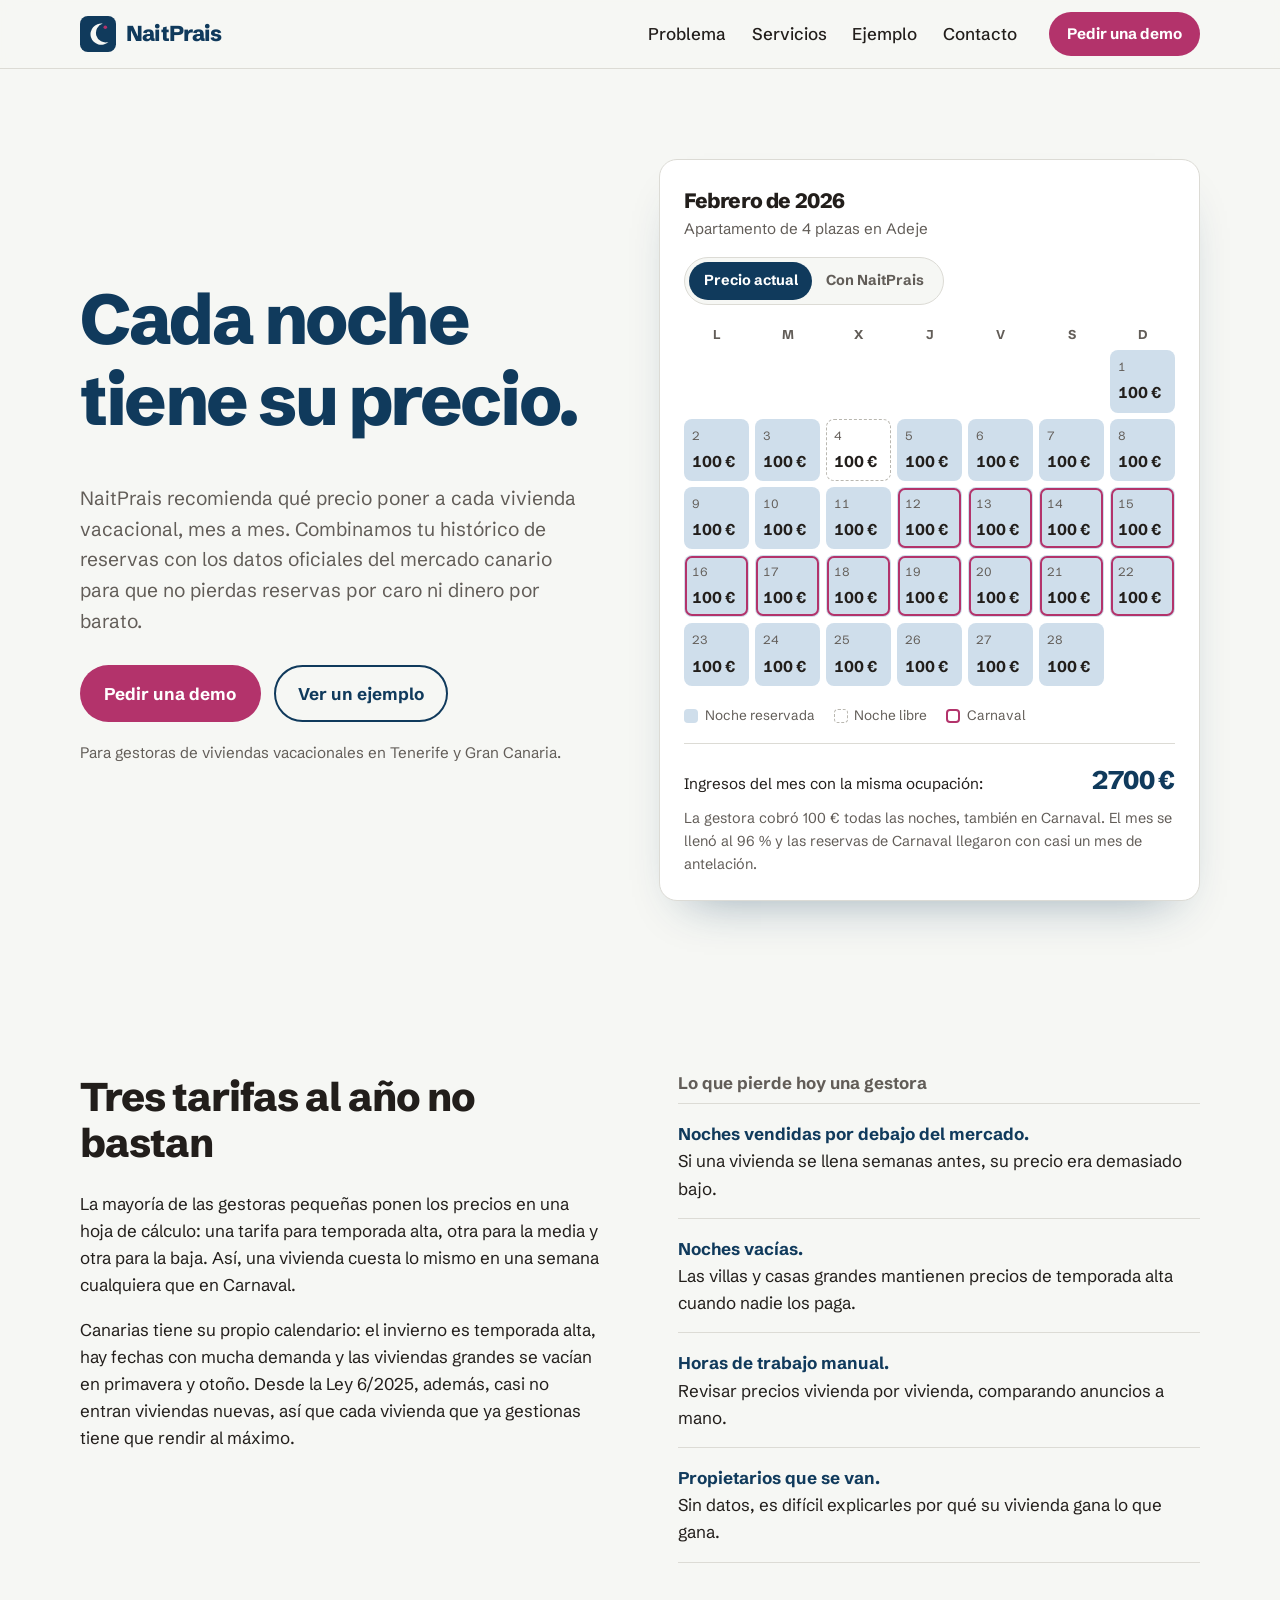
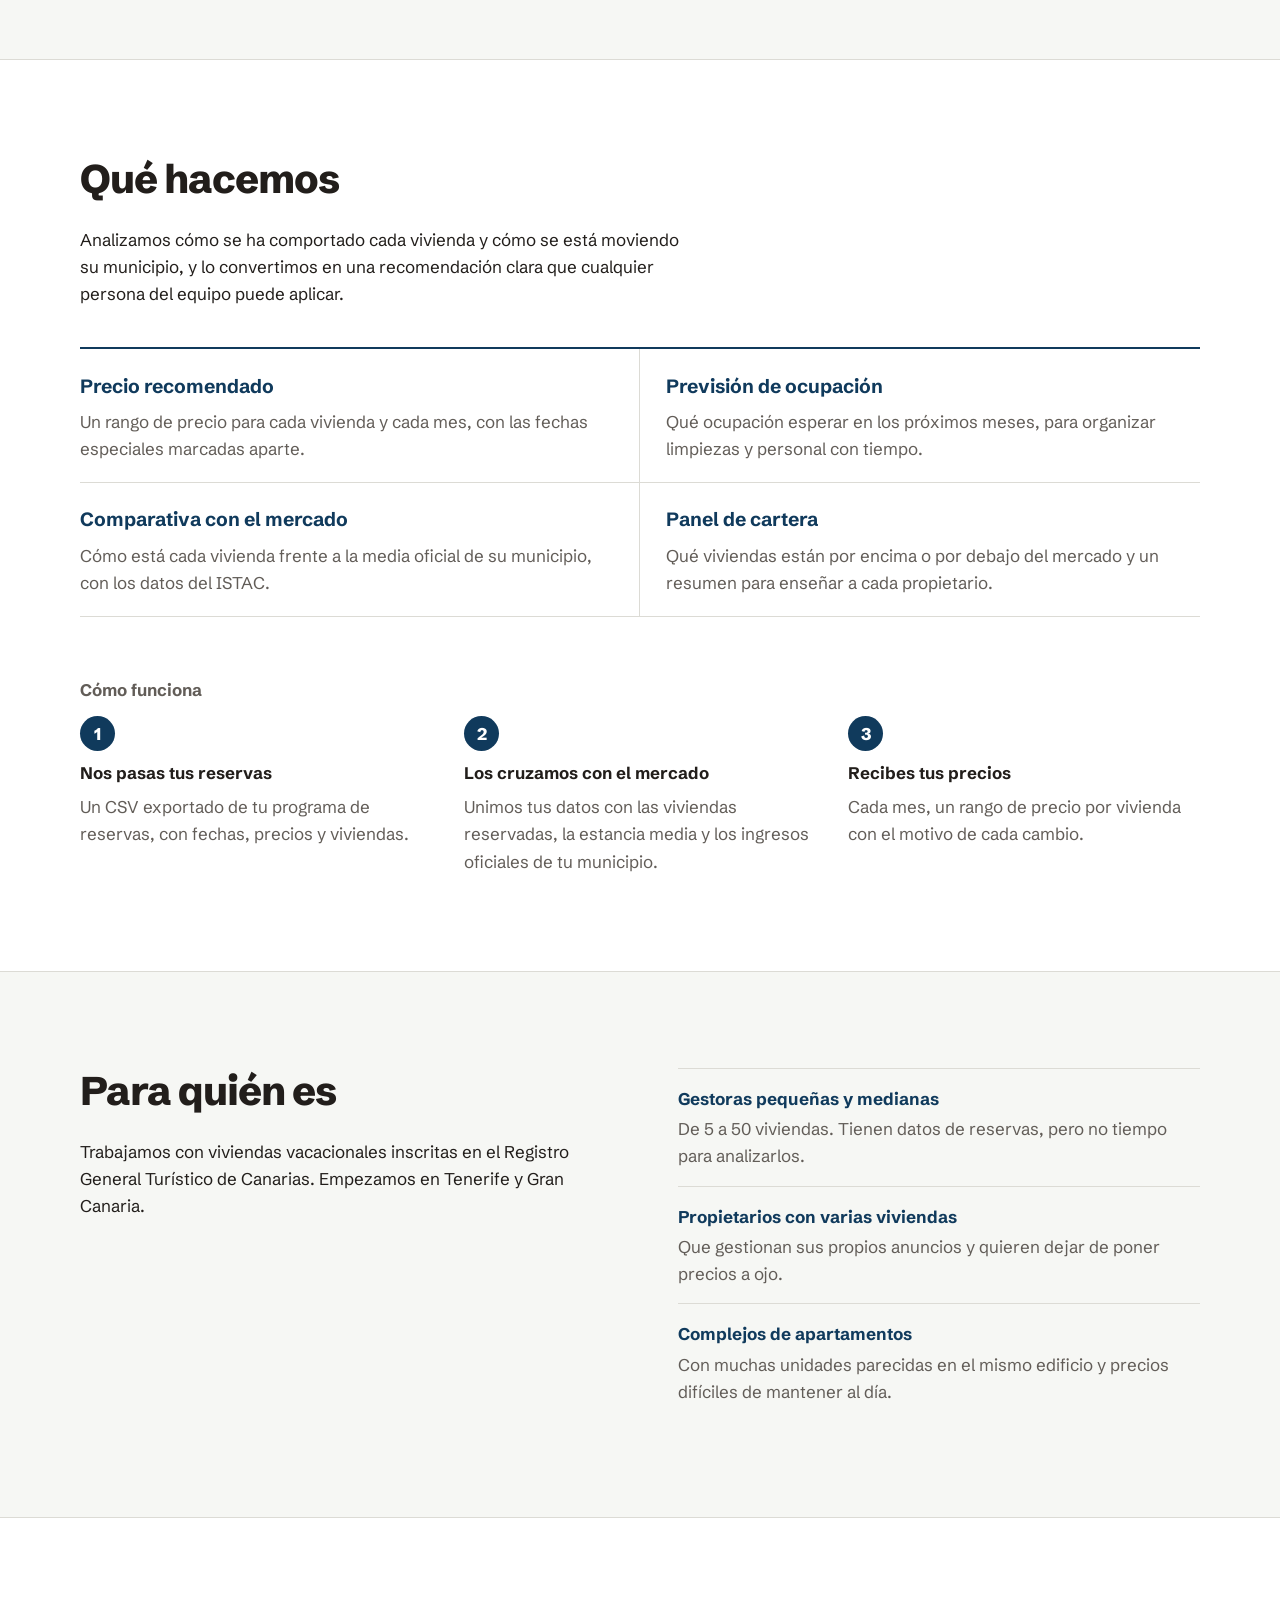
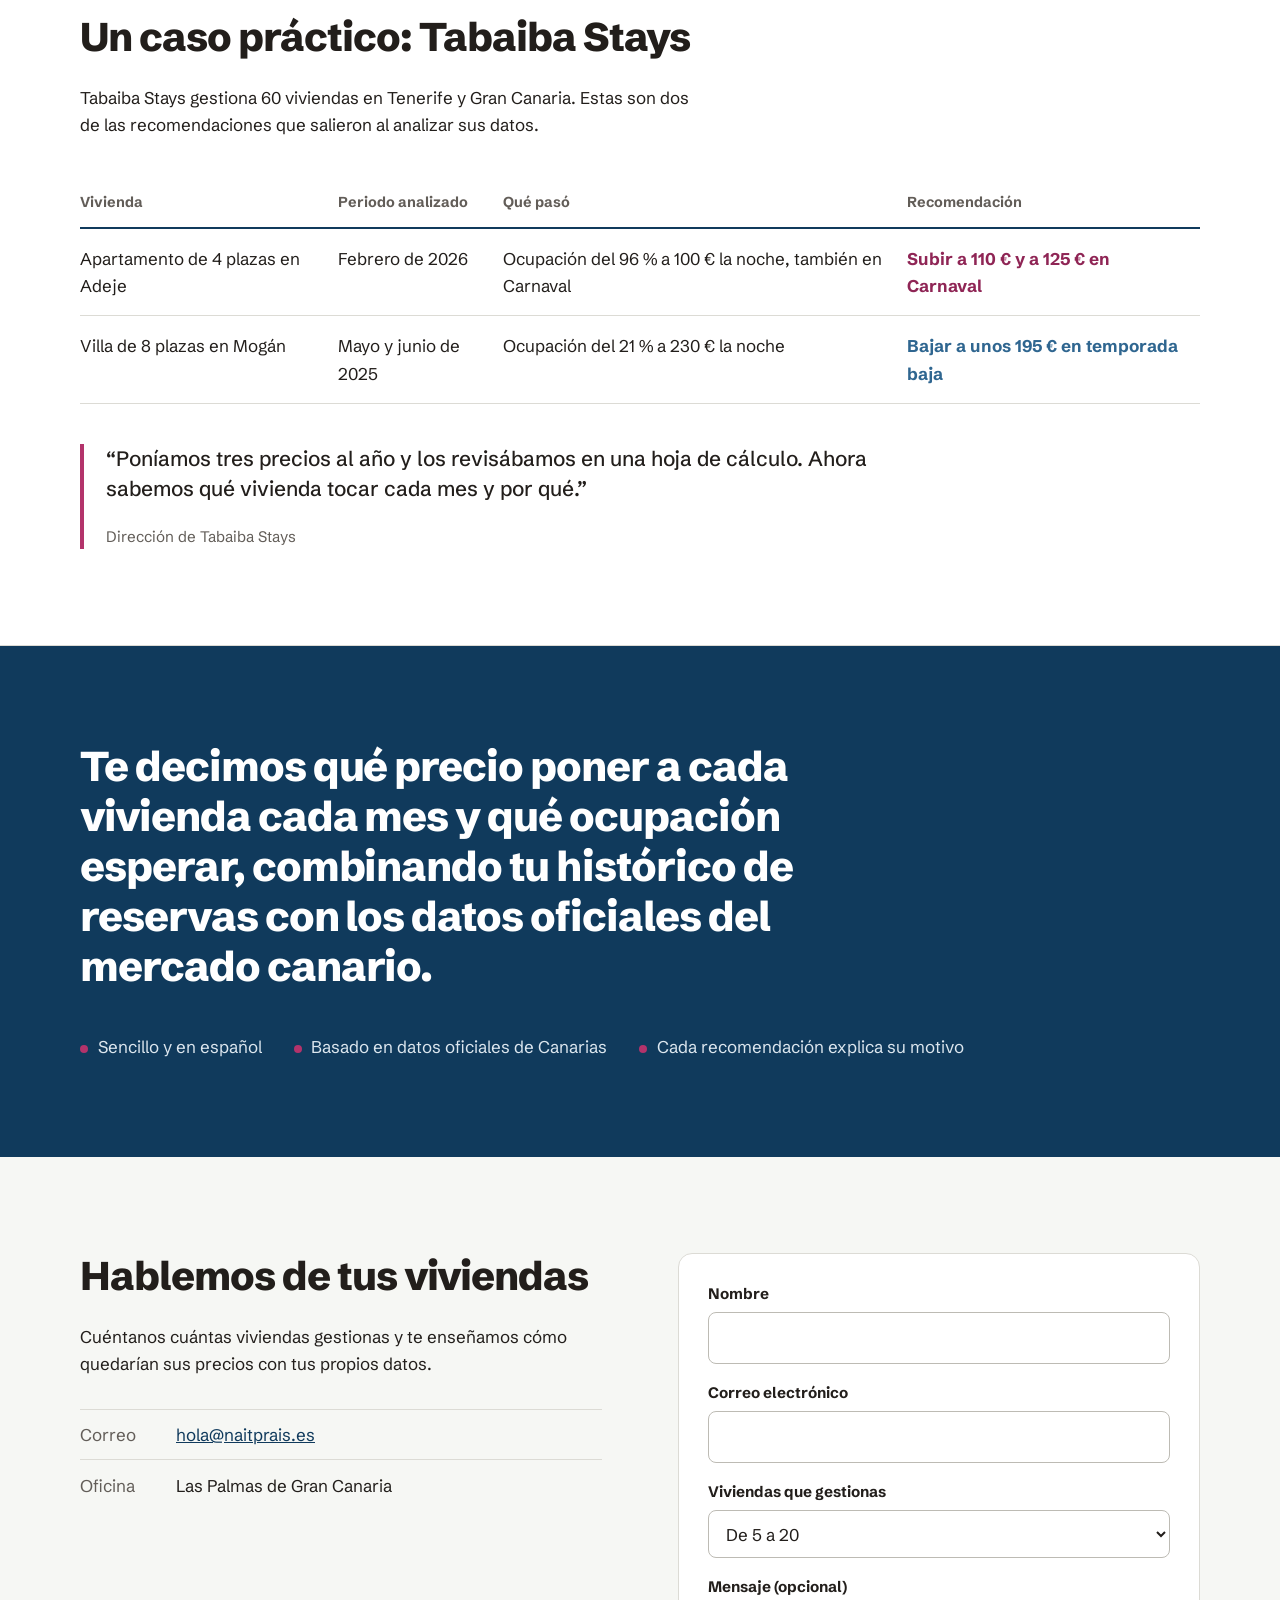
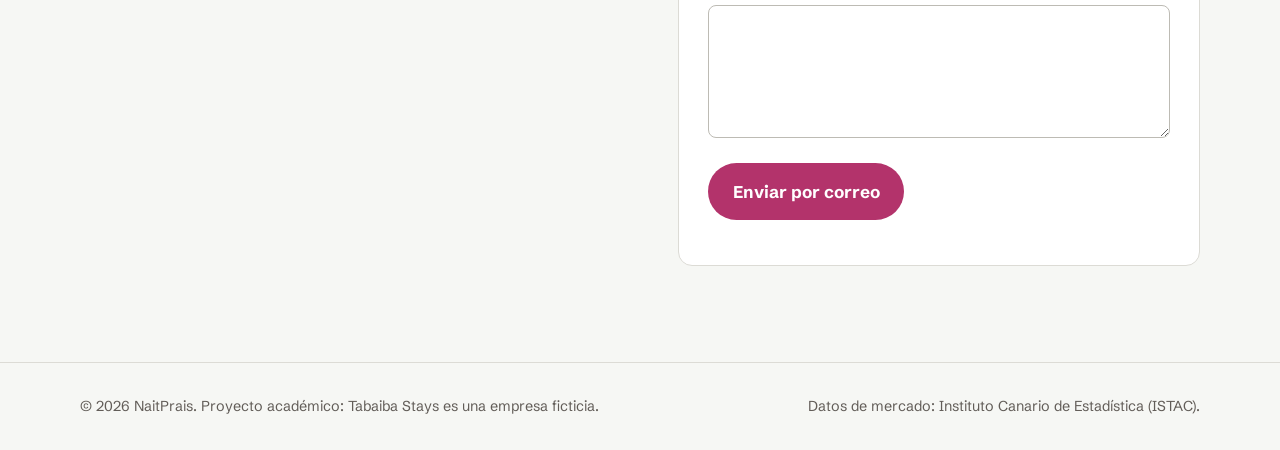
==== web/index.html @ 589e2f9a "Idea, cliente, datos" ====
<!DOCTYPE html>
<html lang="es">
<head>
  <meta charset="UTF-8">
  <meta name="viewport" content="width=device-width, initial-scale=1.0">
  <title>NaitPrais | Precios con datos para viviendas vacacionales en Canarias</title>
  <meta name="description" content="NaitPrais recomienda el precio de cada vivienda vacacional mes a mes, combinando el histórico de reservas con los datos oficiales del ISTAC.">
  <link rel="icon" href="assets/favicon.svg" type="image/svg+xml">
  <link rel="preconnect" href="https://fonts.googleapis.com">
  <link rel="preconnect" href="https://fonts.gstatic.com" crossorigin>
  <link href="https://fonts.googleapis.com/css2?family=Schibsted+Grotesk:wght@400;500;700;800&display=swap" rel="stylesheet">
  <link rel="stylesheet" href="styles.css">
</head>
<body>

  <header class="cabecera">
    <div class="contenedor cabecera__fila">
      <a class="marca" href="#inicio" aria-label="NaitPrais, ir al inicio">
        <img src="assets/logo.svg" alt="" width="36" height="36">
        <span>NaitPrais</span>
      </a>
      <nav class="menu" aria-label="Principal">
        <a href="#problema">Problema</a>
        <a href="#servicios">Servicios</a>
        <a href="#ejemplo">Ejemplo</a>
        <a href="#contacto">Contacto</a>
      </nav>
      <a class="boton boton--principal boton--pequeno" href="#contacto">Pedir una demo</a>
    </div>
  </header>

  <main id="inicio">

    <!-- Portada -->
    <section class="portada">
      <div class="contenedor portada__rejilla">
        <div class="portada__texto">
          <h1>Cada noche tiene su precio.</h1>
          <p class="entradilla">
            NaitPrais recomienda qué precio poner a cada vivienda vacacional, mes a mes.
            Combinamos tu histórico de reservas con los datos oficiales del mercado canario
            para que no pierdas reservas por caro ni dinero por barato.
          </p>
          <div class="acciones">
            <a class="boton boton--principal" href="#contacto">Pedir una demo</a>
            <a class="boton boton--secundario" href="#ejemplo">Ver un ejemplo</a>
          </div>
          <p class="nota">Para gestoras de viviendas vacacionales en Tenerife y Gran Canaria.</p>
        </div>

        <figure class="calendario" aria-labelledby="calendario-titulo">
          <div class="calendario__cabecera">
            <div>
              <p class="calendario__titulo" id="calendario-titulo">Febrero de 2026</p>
              <p class="calendario__sub">Apartamento de 4 plazas en Adeje</p>
            </div>
            <div class="selector" role="group" aria-label="Qué precio mostrar">
              <button type="button" class="selector__opcion" data-modo="actual" aria-pressed="true">Precio actual</button>
              <button type="button" class="selector__opcion" data-modo="naitprais" aria-pressed="false">Con NaitPrais</button>
            </div>
          </div>

          <div class="calendario__semana" aria-hidden="true">
            <span>L</span><span>M</span><span>X</span><span>J</span><span>V</span><span>S</span><span>D</span>
          </div>
          <div class="calendario__dias" id="calendario-dias"></div>

          <figcaption class="calendario__pie">
            <div class="leyenda">
              <span><i class="muestra muestra--ocupada"></i>Noche reservada</span>
              <span><i class="muestra muestra--libre"></i>Noche libre</span>
              <span><i class="muestra muestra--evento"></i>Carnaval</span>
            </div>
            <p class="total">
              Ingresos del mes con la misma ocupación:
              <strong id="calendario-total">2700&nbsp;€</strong>
            </p>
            <p class="calendario__explicacion" id="calendario-explicacion" aria-live="polite">
              La gestora cobró 100&nbsp;€ todas las noches, también en Carnaval.
              El mes se llenó al 96&nbsp;% y las reservas de Carnaval llegaron con casi un mes de antelación.
            </p>
          </figcaption>
        </figure>
      </div>
    </section>

    <!-- Problema -->
    <section class="seccion" id="problema">
      <div class="contenedor dos-columnas">
        <div>
          <h2>Tres tarifas al año no bastan</h2>
          <p>
            La mayoría de las gestoras pequeñas ponen los precios en una hoja de cálculo:
            una tarifa para temporada alta, otra para la media y otra para la baja.
            Así, una vivienda cuesta lo mismo en una semana cualquiera que en Carnaval.
          </p>
          <p>
            Canarias tiene su propio calendario: el invierno es temporada alta, hay fechas
            con mucha demanda y las viviendas grandes se vacían en primavera y otoño.
            Desde la Ley 6/2025, además, casi no entran viviendas nuevas, así que cada
            vivienda que ya gestionas tiene que rendir al máximo.
          </p>
        </div>
        <div>
          <h3 class="subtitulo">Lo que pierde hoy una gestora</h3>
          <ul class="lista-perdidas">
            <li>
              <strong>Noches vendidas por debajo del mercado.</strong>
              Si una vivienda se llena semanas antes, su precio era demasiado bajo.
            </li>
            <li>
              <strong>Noches vacías.</strong>
              Las villas y casas grandes mantienen precios de temporada alta cuando nadie los paga.
            </li>
            <li>
              <strong>Horas de trabajo manual.</strong>
              Revisar precios vivienda por vivienda, comparando anuncios a mano.
            </li>
            <li>
              <strong>Propietarios que se van.</strong>
              Sin datos, es difícil explicarles por qué su vivienda gana lo que gana.
            </li>
          </ul>
        </div>
      </div>
    </section>

    <!-- Qué hacemos y servicios -->
    <section class="seccion seccion--clara" id="servicios">
      <div class="contenedor">
        <div class="encabezado">
          <h2>Qué hacemos</h2>
          <p>
            Analizamos cómo se ha comportado cada vivienda y cómo se está moviendo su municipio,
            y lo convertimos en una recomendación clara que cualquier persona del equipo puede aplicar.
          </p>
        </div>
        <div class="servicios">
          <article class="servicio">
            <h3>Precio recomendado</h3>
            <p>Un rango de precio para cada vivienda y cada mes, con las fechas especiales marcadas aparte.</p>
          </article>
          <article class="servicio">
            <h3>Previsión de ocupación</h3>
            <p>Qué ocupación esperar en los próximos meses, para organizar limpiezas y personal con tiempo.</p>
          </article>
          <article class="servicio">
            <h3>Comparativa con el mercado</h3>
            <p>Cómo está cada vivienda frente a la media oficial de su municipio, con los datos del ISTAC.</p>
          </article>
          <article class="servicio">
            <h3>Panel de cartera</h3>
            <p>Qué viviendas están por encima o por debajo del mercado y un resumen para enseñar a cada propietario.</p>
          </article>
        </div>

        <h3 class="subtitulo subtitulo--espacio">Cómo funciona</h3>
        <ol class="pasos">
          <li>
            <span class="pasos__numero" aria-hidden="true">1</span>
            <h4>Nos pasas tus reservas</h4>
            <p>Un CSV exportado de tu programa de reservas, con fechas, precios y viviendas.</p>
          </li>
          <li>
            <span class="pasos__numero" aria-hidden="true">2</span>
            <h4>Los cruzamos con el mercado</h4>
            <p>Unimos tus datos con las viviendas reservadas, la estancia media y los ingresos oficiales de tu municipio.</p>
          </li>
          <li>
            <span class="pasos__numero" aria-hidden="true">3</span>
            <h4>Recibes tus precios</h4>
            <p>Cada mes, un rango de precio por vivienda con el motivo de cada cambio.</p>
          </li>
        </ol>
      </div>
    </section>

    <!-- Clientes -->
    <section class="seccion" id="clientes">
      <div class="contenedor dos-columnas">
        <div>
          <h2>Para quién es</h2>
          <p>
            Trabajamos con viviendas vacacionales inscritas en el Registro General Turístico de Canarias.
            Empezamos en Tenerife y Gran Canaria.
          </p>
        </div>
        <dl class="clientes">
          <div>
            <dt>Gestoras pequeñas y medianas</dt>
            <dd>De 5 a 50 viviendas. Tienen datos de reservas, pero no tiempo para analizarlos.</dd>
          </div>
          <div>
            <dt>Propietarios con varias viviendas</dt>
            <dd>Que gestionan sus propios anuncios y quieren dejar de poner precios a ojo.</dd>
          </div>
          <div>
            <dt>Complejos de apartamentos</dt>
            <dd>Con muchas unidades parecidas en el mismo edificio y precios difíciles de mantener al día.</dd>
          </div>
        </dl>
      </div>
    </section>

    <!-- Ejemplo de solución -->
    <section class="seccion seccion--clara" id="ejemplo">
      <div class="contenedor">
        <div class="encabezado">
          <h2>Un caso práctico: Tabaiba Stays</h2>
          <p>
            Tabaiba Stays gestiona 60 viviendas en Tenerife y Gran Canaria.
            Estas son dos de las recomendaciones que salieron al analizar sus datos.
          </p>
        </div>

        <div class="tabla-contenedor">
          <table class="tabla">
            <caption class="sr-only">Recomendaciones para dos viviendas de Tabaiba Stays</caption>
            <thead>
              <tr>
                <th scope="col">Vivienda</th>
                <th scope="col">Periodo analizado</th>
                <th scope="col">Qué pasó</th>
                <th scope="col">Recomendación</th>
              </tr>
            </thead>
            <tbody>
              <tr>
                <td>Apartamento de 4 plazas en Adeje</td>
                <td>Febrero de 2026</td>
                <td>Ocupación del 96&nbsp;% a 100&nbsp;€ la noche, también en Carnaval</td>
                <td class="sube">Subir a 110&nbsp;€ y a 125&nbsp;€ en Carnaval</td>
              </tr>
              <tr>
                <td>Villa de 8 plazas en Mogán</td>
                <td>Mayo y junio de 2025</td>
                <td>Ocupación del 21&nbsp;% a 230&nbsp;€ la noche</td>
                <td class="baja">Bajar a unos 195&nbsp;€ en temporada baja</td>
              </tr>
            </tbody>
          </table>
        </div>

        <blockquote class="cita">
          <p>“Poníamos tres precios al año y los revisábamos en una hoja de cálculo. Ahora sabemos qué vivienda tocar cada mes y por qué.”</p>
          <footer>Dirección de Tabaiba Stays</footer>
        </blockquote>
      </div>
    </section>

    <!-- Propuesta de valor -->
    <section class="valor">
      <div class="contenedor">
        <p class="valor__texto">
          Te decimos qué precio poner a cada vivienda cada mes y qué ocupación esperar,
          combinando tu histórico de reservas con los datos oficiales del mercado canario.
        </p>
        <ul class="valor__puntos">
          <li>Sencillo y en español</li>
          <li>Basado en datos oficiales de Canarias</li>
          <li>Cada recomendación explica su motivo</li>
        </ul>
      </div>
    </section>

    <!-- Contacto -->
    <section class="seccion" id="contacto">
      <div class="contenedor dos-columnas">
        <div>
          <h2>Hablemos de tus viviendas</h2>
          <p>
            Cuéntanos cuántas viviendas gestionas y te enseñamos cómo quedarían sus precios
            con tus propios datos.
          </p>
          <ul class="datos-contacto">
            <li><span>Correo</span><a href="mailto:hola@naitprais.es">hola@naitprais.es</a></li>
            <li><span>Oficina</span>Las Palmas de Gran Canaria</li>
          </ul>
        </div>

        <form class="formulario" id="formulario" novalidate>
          <div class="campo">
            <label for="nombre">Nombre</label>
            <input id="nombre" name="nombre" type="text" autocomplete="name" required>
          </div>
          <div class="campo">
            <label for="email">Correo electrónico</label>
            <input id="email" name="email" type="email" autocomplete="email" required>
          </div>
          <div class="campo">
            <label for="viviendas">Viviendas que gestionas</label>
            <select id="viviendas" name="viviendas">
              <option>De 1 a 4</option>
              <option selected>De 5 a 20</option>
              <option>De 21 a 50</option>
              <option>Más de 50</option>
            </select>
          </div>
          <div class="campo">
            <label for="mensaje">Mensaje (opcional)</label>
            <textarea id="mensaje" name="mensaje" rows="4"></textarea>
          </div>
          <button class="boton boton--principal" type="submit">Enviar por correo</button>
          <p class="formulario__estado" id="formulario-estado" role="status"></p>
        </form>
      </div>
    </section>
  </main>

  <footer class="pie">
    <div class="contenedor pie__fila">
      <p>© 2026 NaitPrais. Proyecto académico: Tabaiba Stays es una empresa ficticia.</p>
      <p>Datos de mercado: Instituto Canario de Estadística (ISTAC).</p>
    </div>
  </footer>

  <script src="app.js"></script>
</body>
</html>
---- web/styles.css ----
/* =============================================================
   NaitPrais - estilos
   Colores inspirados en Canarias: cal de las fachadas, picón
   volcánico, el Atlántico de noche y la buganvilla.
   ============================================================= */

:root {
  --cal: #f6f7f4;          /* fondo */
  --blanco: #ffffff;
  --picon: #221e1b;        /* texto */
  --ceniza: #625d58;       /* texto secundario */
  --linea: #dcdbd5;
  --atlantico: #103a5c;    /* color principal */
  --atlantico-medio: #2f6690;
  --bruma: #dde7ef;
  --reservada: #cfdeeb;   /* noches reservadas en el calendario */
  --buganvilla: #b3336b;   /* acento y botones */
  --buganvilla-oscura: #8f2555;

  --fuente: "Schibsted Grotesk", system-ui, -apple-system, "Segoe UI", Roboto, sans-serif;
  --ancho: 1120px;
  --radio: 10px;
}

*,
*::before,
*::after {
  box-sizing: border-box;
}

html {
  scroll-behavior: smooth;
}

body {
  margin: 0;
  background: var(--cal);
  color: var(--picon);
  font-family: var(--fuente);
  font-size: 1.0625rem;
  line-height: 1.6;
  -webkit-font-smoothing: antialiased;
}

img {
  max-width: 100%;
  display: block;
}

a {
  color: var(--atlantico);
}

h1, h2, h3, h4 {
  line-height: 1.15;
  margin: 0 0 0.6em;
}

h1 {
  font-size: clamp(2.6rem, 6vw, 4.4rem);
  font-weight: 800;
  letter-spacing: -0.035em;
  color: var(--atlantico);
}

h2 {
  font-size: clamp(1.8rem, 3.4vw, 2.5rem);
  font-weight: 800;
  letter-spacing: -0.025em;
}

h3 {
  font-size: 1.2rem;
  font-weight: 700;
}

h4 {
  font-size: 1.05rem;
  font-weight: 700;
}

p {
  margin: 0 0 1em;
  max-width: 62ch;
}

:focus-visible {
  outline: 3px solid var(--buganvilla);
  outline-offset: 3px;
  border-radius: 4px;
}

.sr-only {
  position: absolute;
  width: 1px;
  height: 1px;
  overflow: hidden;
  clip: rect(0 0 0 0);
  white-space: nowrap;
}

.contenedor {
  width: min(100% - 2.5rem, var(--ancho));
  margin-inline: auto;
}

/* ---------- Botones ---------- */
.boton {
  display: inline-flex;
  align-items: center;
  justify-content: center;
  padding: 0.8rem 1.4rem;
  border-radius: 999px;
  border: 2px solid transparent;
  font: inherit;
  font-weight: 700;
  text-decoration: none;
  white-space: nowrap;
  cursor: pointer;
  transition: background-color 0.15s ease, color 0.15s ease;
}

.boton--principal {
  background: var(--buganvilla);
  color: var(--blanco);
}

.boton--principal:hover {
  background: var(--buganvilla-oscura);
}

.boton--secundario {
  border-color: var(--atlantico);
  color: var(--atlantico);
}

.boton--secundario:hover {
  background: var(--atlantico);
  color: var(--blanco);
}

.boton--pequeno {
  padding: 0.5rem 1rem;
  font-size: 0.95rem;
}

/* ---------- Cabecera ---------- */
.cabecera {
  position: sticky;
  top: 0;
  z-index: 10;
  background: rgba(246, 247, 244, 0.92);
  backdrop-filter: blur(8px);
  border-bottom: 1px solid var(--linea);
}

.cabecera__fila {
  display: flex;
  align-items: center;
  gap: 2rem;
  min-height: 68px;
}

.marca {
  display: flex;
  align-items: center;
  gap: 0.6rem;
  font-size: 1.35rem;
  font-weight: 800;
  letter-spacing: -0.03em;
  color: var(--atlantico);
  text-decoration: none;
}

.menu {
  display: flex;
  gap: 1.6rem;
  margin-left: auto;
}

.menu a {
  color: var(--picon);
  text-decoration: none;
  font-weight: 500;
}

.menu a:hover {
  color: var(--buganvilla);
}

/* ---------- Portada ---------- */
.portada {
  padding: clamp(3rem, 7vw, 6rem) 0 clamp(3rem, 6vw, 5rem);
}

.portada__rejilla {
  display: grid;
  grid-template-columns: 1fr 1.05fr;
  gap: clamp(2rem, 5vw, 4.5rem);
  align-items: center;
}

.entradilla {
  font-size: 1.2rem;
  color: var(--ceniza);
}

.acciones {
  display: flex;
  flex-wrap: wrap;
  gap: 0.8rem;
  margin: 1.8rem 0 1.2rem;
}

.nota {
  font-size: 0.95rem;
  color: var(--ceniza);
}

/* ---------- Calendario (elemento principal de la portada) ---------- */
.calendario {
  margin: 0;
  padding: 1.5rem;
  background: var(--blanco);
  border: 1px solid var(--linea);
  border-radius: 18px;
  box-shadow: 0 24px 48px -28px rgba(16, 58, 92, 0.45);
}

.calendario__cabecera {
  display: flex;
  flex-wrap: wrap;
  justify-content: space-between;
  align-items: flex-start;
  gap: 1rem;
  margin-bottom: 1.2rem;
}

.calendario__titulo {
  margin: 0;
  font-size: 1.3rem;
  font-weight: 800;
  letter-spacing: -0.02em;
}

.calendario__sub {
  margin: 0;
  color: var(--ceniza);
  font-size: 0.95rem;
}

.selector {
  display: inline-flex;
  padding: 4px;
  background: var(--cal);
  border: 1px solid var(--linea);
  border-radius: 999px;
}

.selector__opcion {
  padding: 0.45rem 0.9rem;
  border: 0;
  border-radius: 999px;
  background: transparent;
  color: var(--ceniza);
  font: inherit;
  font-size: 0.9rem;
  font-weight: 700;
  cursor: pointer;
}

.selector__opcion[aria-pressed="true"] {
  background: var(--atlantico);
  color: var(--blanco);
}

.calendario__semana,
.calendario__dias {
  display: grid;
  grid-template-columns: repeat(7, 1fr);
  gap: 6px;
}

.calendario__semana {
  margin-bottom: 6px;
  font-size: 0.8rem;
  font-weight: 700;
  color: var(--ceniza);
  text-align: center;
}

.dia {
  position: relative;
  min-height: 58px;
  padding: 6px 7px;
  border-radius: 8px;
  background: var(--blanco);
  border: 1px dashed #b9b7b0;
  font-variant-numeric: tabular-nums;
  transition: background-color 0.25s ease;
}

.dia--vacio {
  background: transparent;
  border-color: transparent;
}

.dia__numero {
  display: block;
  font-size: 0.75rem;
  color: var(--ceniza);
}

.dia__precio {
  display: block;
  margin-top: 4px;
  font-size: 0.98rem;
  font-weight: 700;
}

.dia--ocupada {
  background: var(--reservada);
  border: 1px solid transparent;
}

.dia--evento {
  box-shadow: inset 0 0 0 2px var(--buganvilla);
}

.dia--cambio .dia__precio {
  color: var(--buganvilla-oscura);
}

.calendario__pie {
  margin-top: 1.2rem;
}

.leyenda {
  display: flex;
  flex-wrap: wrap;
  gap: 1.2rem;
  font-size: 0.85rem;
  color: var(--ceniza);
}

.leyenda span {
  display: inline-flex;
  align-items: center;
  gap: 0.4rem;
}

.muestra {
  display: inline-block;
  width: 14px;
  height: 14px;
  border-radius: 4px;
}

.muestra--ocupada {
  background: var(--reservada);
}

.muestra--libre {
  background: var(--blanco);
  border: 1px dashed #b9b7b0;
}

.muestra--evento {
  box-shadow: inset 0 0 0 2px var(--buganvilla);
}

.total {
  display: flex;
  flex-wrap: wrap;
  justify-content: space-between;
  align-items: baseline;
  gap: 0.5rem;
  max-width: none;
  margin: 1rem 0 0.4rem;
  padding-top: 1rem;
  border-top: 1px solid var(--linea);
  font-size: 0.95rem;
}

.total strong {
  font-size: 1.6rem;
  font-weight: 800;
  letter-spacing: -0.02em;
  color: var(--atlantico);
  font-variant-numeric: tabular-nums;
}

.calendario__explicacion {
  margin: 0;
  font-size: 0.9rem;
  color: var(--ceniza);
}

/* ---------- Secciones ---------- */
.seccion {
  padding: clamp(3.5rem, 8vw, 6rem) 0;
}

.seccion--clara {
  background: var(--blanco);
  border-block: 1px solid var(--linea);
}

.encabezado {
  margin-bottom: 2.5rem;
}

.dos-columnas {
  display: grid;
  grid-template-columns: 1fr 1fr;
  gap: clamp(2rem, 6vw, 5rem);
}

.subtitulo {
  font-size: 1.05rem;
  color: var(--ceniza);
  font-weight: 700;
}

.subtitulo--espacio {
  margin-top: 4rem;
}

/* Problema */
.lista-perdidas {
  margin: 0;
  padding: 0;
  list-style: none;
}

.lista-perdidas li {
  padding: 1rem 0;
  border-top: 1px solid var(--linea);
}

.lista-perdidas li:last-child {
  border-bottom: 1px solid var(--linea);
}

.lista-perdidas strong {
  display: block;
  color: var(--atlantico);
}

/* Servicios */
.servicios {
  display: grid;
  grid-template-columns: repeat(2, 1fr);
  border-top: 2px solid var(--atlantico);
}

.servicio {
  padding: 1.6rem 1.6rem 1.2rem 0;
  border-bottom: 1px solid var(--linea);
}

.servicio:nth-child(odd) {
  border-right: 1px solid var(--linea);
}

.servicio:nth-child(even) {
  padding-left: 1.6rem;
}

.servicio h3 {
  color: var(--atlantico);
}

.servicio p {
  margin: 0;
  color: var(--ceniza);
}

/* Pasos (sí son una secuencia) */
.pasos {
  display: grid;
  grid-template-columns: repeat(3, 1fr);
  gap: 2rem;
  margin: 1rem 0 0;
  padding: 0;
  list-style: none;
}

.pasos__numero {
  display: inline-grid;
  place-items: center;
  width: 2.2rem;
  height: 2.2rem;
  margin-bottom: 0.8rem;
  border-radius: 50%;
  background: var(--atlantico);
  color: var(--blanco);
  font-weight: 800;
}

.pasos p {
  margin: 0;
  color: var(--ceniza);
}

/* Clientes */
.clientes {
  margin: 0;
}

.clientes div {
  padding: 1rem 0;
  border-top: 1px solid var(--linea);
}

.clientes dt {
  font-weight: 700;
  color: var(--atlantico);
}

.clientes dd {
  margin: 0.2rem 0 0;
  color: var(--ceniza);
}

/* Ejemplo */
.tabla-contenedor {
  overflow-x: auto;
}

.tabla {
  width: 100%;
  min-width: 640px;
  border-collapse: collapse;
  text-align: left;
}

.tabla th {
  padding: 0.8rem 1rem 0.8rem 0;
  border-bottom: 2px solid var(--atlantico);
  font-size: 0.9rem;
  color: var(--ceniza);
}

.tabla td {
  padding: 1rem 1rem 1rem 0;
  border-bottom: 1px solid var(--linea);
  vertical-align: top;
}

.tabla .sube,
.tabla .baja {
  font-weight: 700;
}

.tabla .sube {
  color: var(--buganvilla-oscura);
}

.tabla .baja {
  color: var(--atlantico-medio);
}

.cita {
  margin: 2.5rem 0 0;
  padding-left: 1.4rem;
  border-left: 4px solid var(--buganvilla);
}

.cita p {
  font-size: 1.3rem;
  font-weight: 500;
  line-height: 1.45;
}

.cita footer {
  color: var(--ceniza);
  font-size: 0.95rem;
}

/* Propuesta de valor */
.valor {
  padding: clamp(3.5rem, 8vw, 6rem) 0;
  background: var(--atlantico);
  color: var(--blanco);
}

.valor__texto {
  max-width: 30ch;
  font-size: clamp(1.7rem, 3.6vw, 2.6rem);
  font-weight: 800;
  line-height: 1.2;
  letter-spacing: -0.025em;
}

.valor__puntos {
  display: flex;
  flex-wrap: wrap;
  gap: 0.6rem 2rem;
  margin: 2rem 0 0;
  padding: 0;
  list-style: none;
  color: var(--bruma);
}

.valor__puntos li::before {
  content: "";
  display: inline-block;
  width: 8px;
  height: 8px;
  margin-right: 0.6rem;
  border-radius: 50%;
  background: var(--buganvilla);
  vertical-align: middle;
}

/* Contacto */
.datos-contacto {
  margin: 2rem 0 0;
  padding: 0;
  list-style: none;
}

.datos-contacto li {
  display: grid;
  grid-template-columns: 6rem 1fr;
  padding: 0.7rem 0;
  border-top: 1px solid var(--linea);
}

.datos-contacto span {
  color: var(--ceniza);
}

.formulario {
  padding: 1.8rem;
  background: var(--blanco);
  border: 1px solid var(--linea);
  border-radius: 14px;
}

.campo {
  margin-bottom: 1.1rem;
}

.campo label {
  display: block;
  margin-bottom: 0.35rem;
  font-weight: 700;
  font-size: 0.95rem;
}

.campo input,
.campo select,
.campo textarea {
  width: 100%;
  padding: 0.7rem 0.8rem;
  border: 1px solid #bdbbb4;
  border-radius: 8px;
  background: var(--blanco);
  color: var(--picon);
  font: inherit;
}

.campo input[aria-invalid="true"] {
  border-color: var(--buganvilla);
}

.formulario__estado {
  margin: 1rem 0 0;
  font-size: 0.95rem;
}

.formulario__estado--error {
  color: var(--buganvilla-oscura);
}

/* Pie */
.pie {
  padding: 2rem 0;
  border-top: 1px solid var(--linea);
  font-size: 0.9rem;
  color: var(--ceniza);
}

.pie__fila {
  display: flex;
  flex-wrap: wrap;
  justify-content: space-between;
  gap: 0.5rem 2rem;
}

.pie p {
  margin: 0;
}

/* ---------- Móvil ---------- */
@media (max-width: 860px) {
  .menu {
    display: none;
  }

  .cabecera__fila {
    justify-content: space-between;
  }

  .portada__rejilla,
  .dos-columnas {
    grid-template-columns: 1fr;
  }

  .servicios {
    grid-template-columns: 1fr;
  }

  .servicio:nth-child(odd) {
    border-right: 0;
  }

  .servicio:nth-child(even) {
    padding-left: 0;
  }

  .pasos {
    grid-template-columns: 1fr;
  }
}

@media (max-width: 480px) {
  .calendario {
    padding: 1rem;
  }

  .calendario__semana,
  .calendario__dias {
    gap: 4px;
  }

  .dia {
    min-height: 46px;
    padding: 4px 3px;
  }

  .dia__precio {
    font-size: 0.72rem;
    white-space: nowrap;
  }
}

@media (prefers-reduced-motion: reduce) {
  html {
    scroll-behavior: auto;
  }

  * {
    transition: none !important;
  }
}
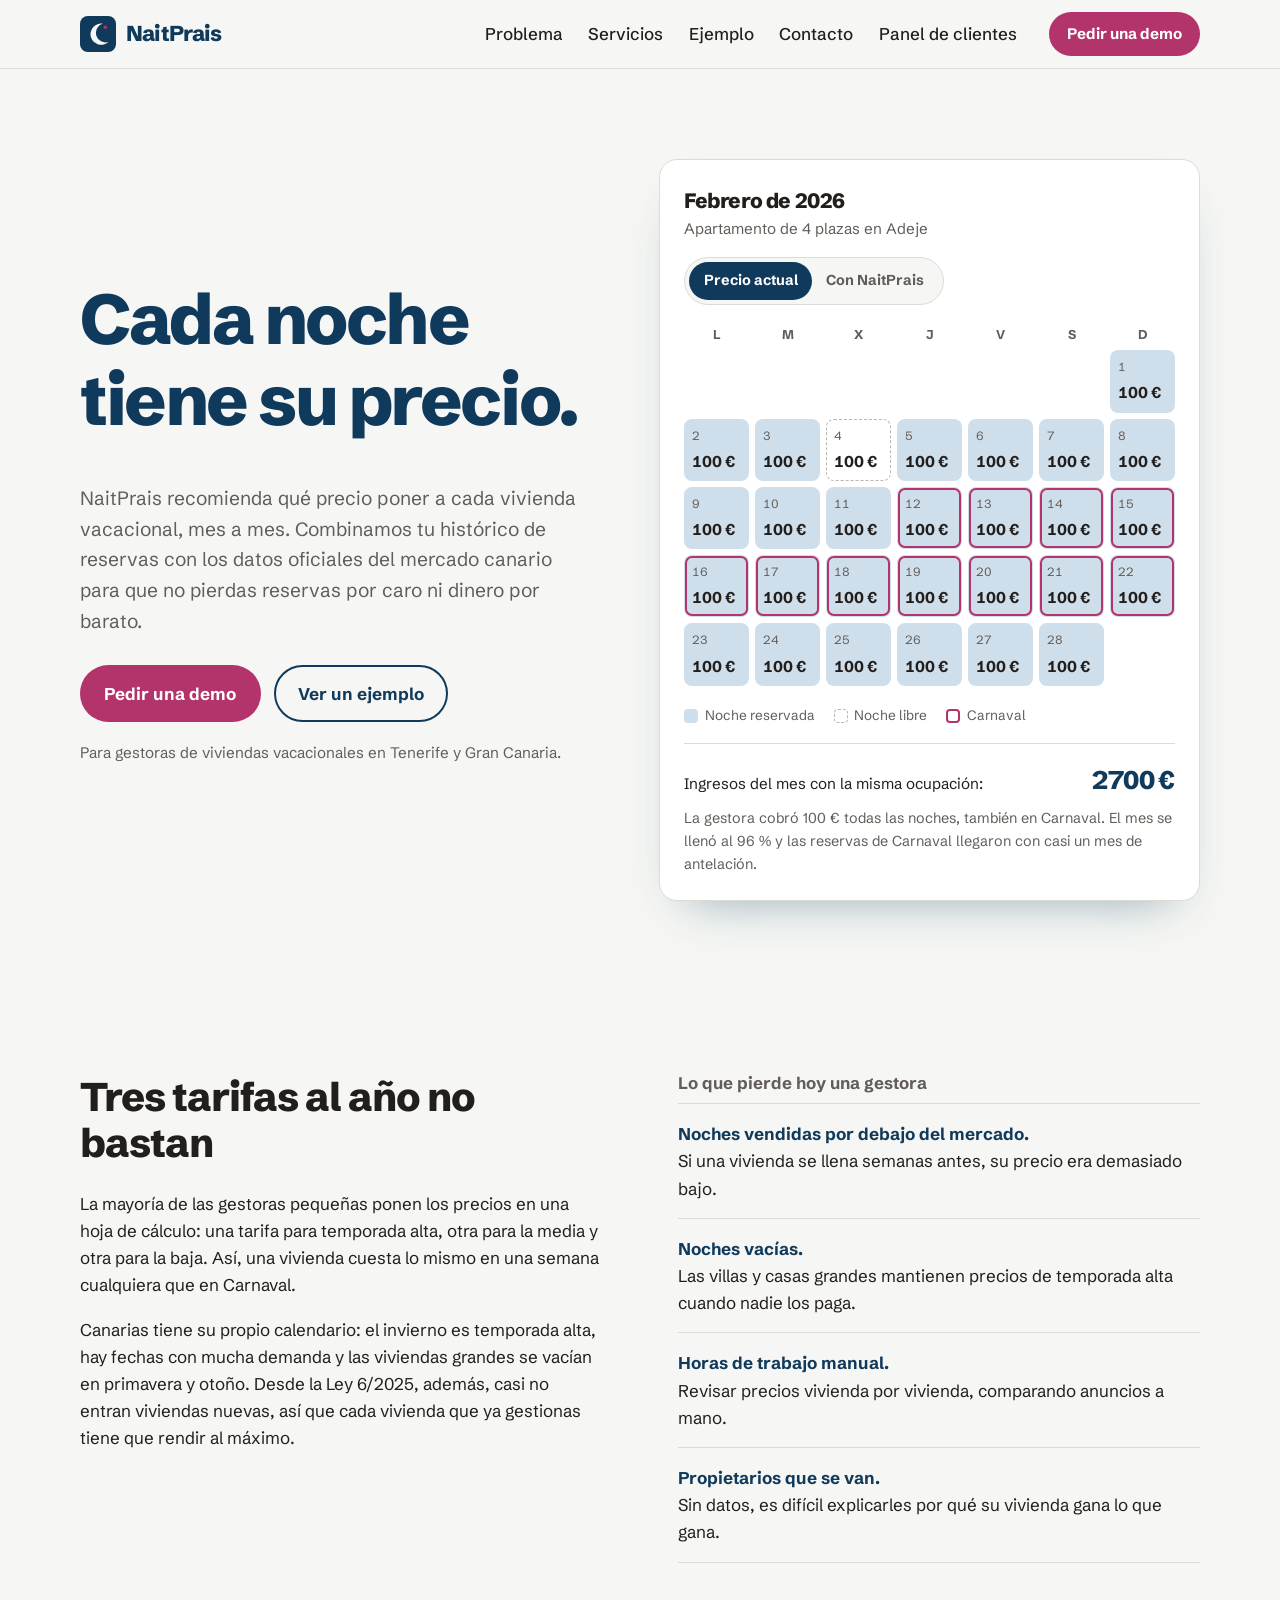
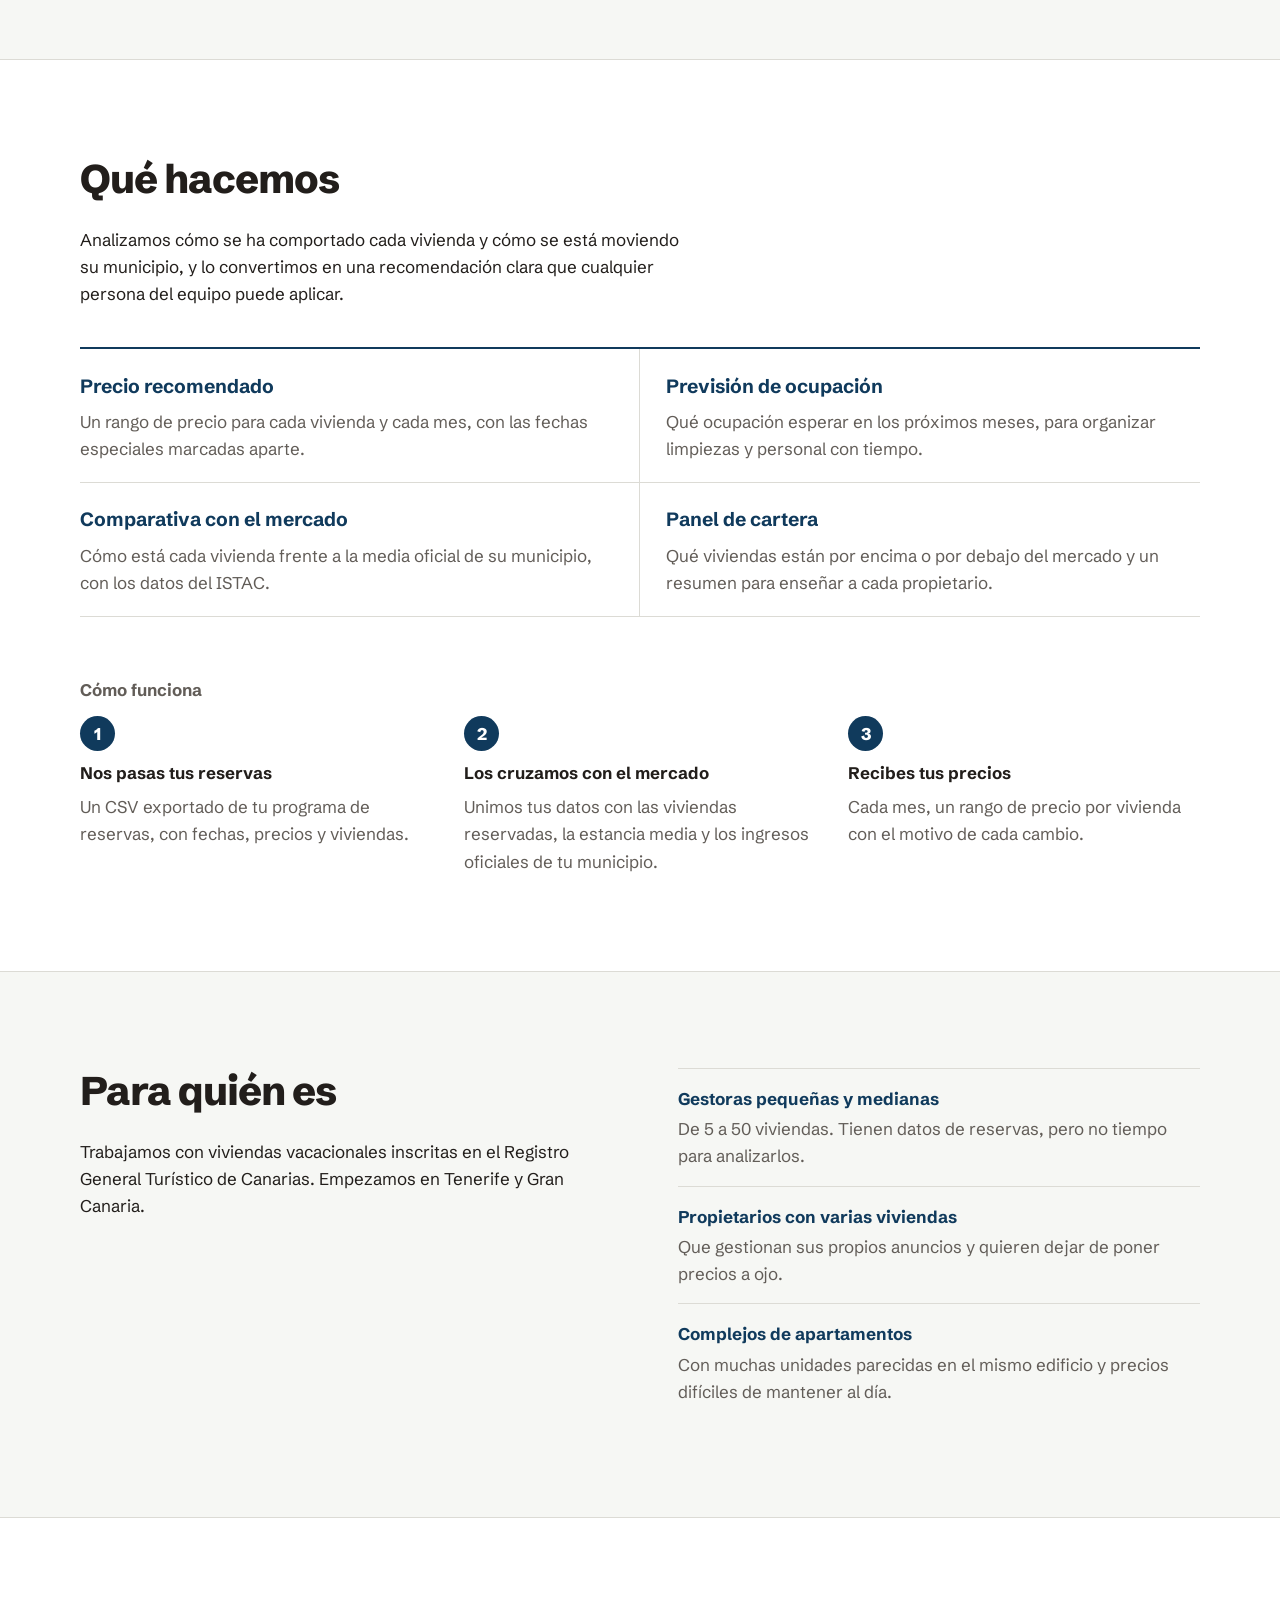
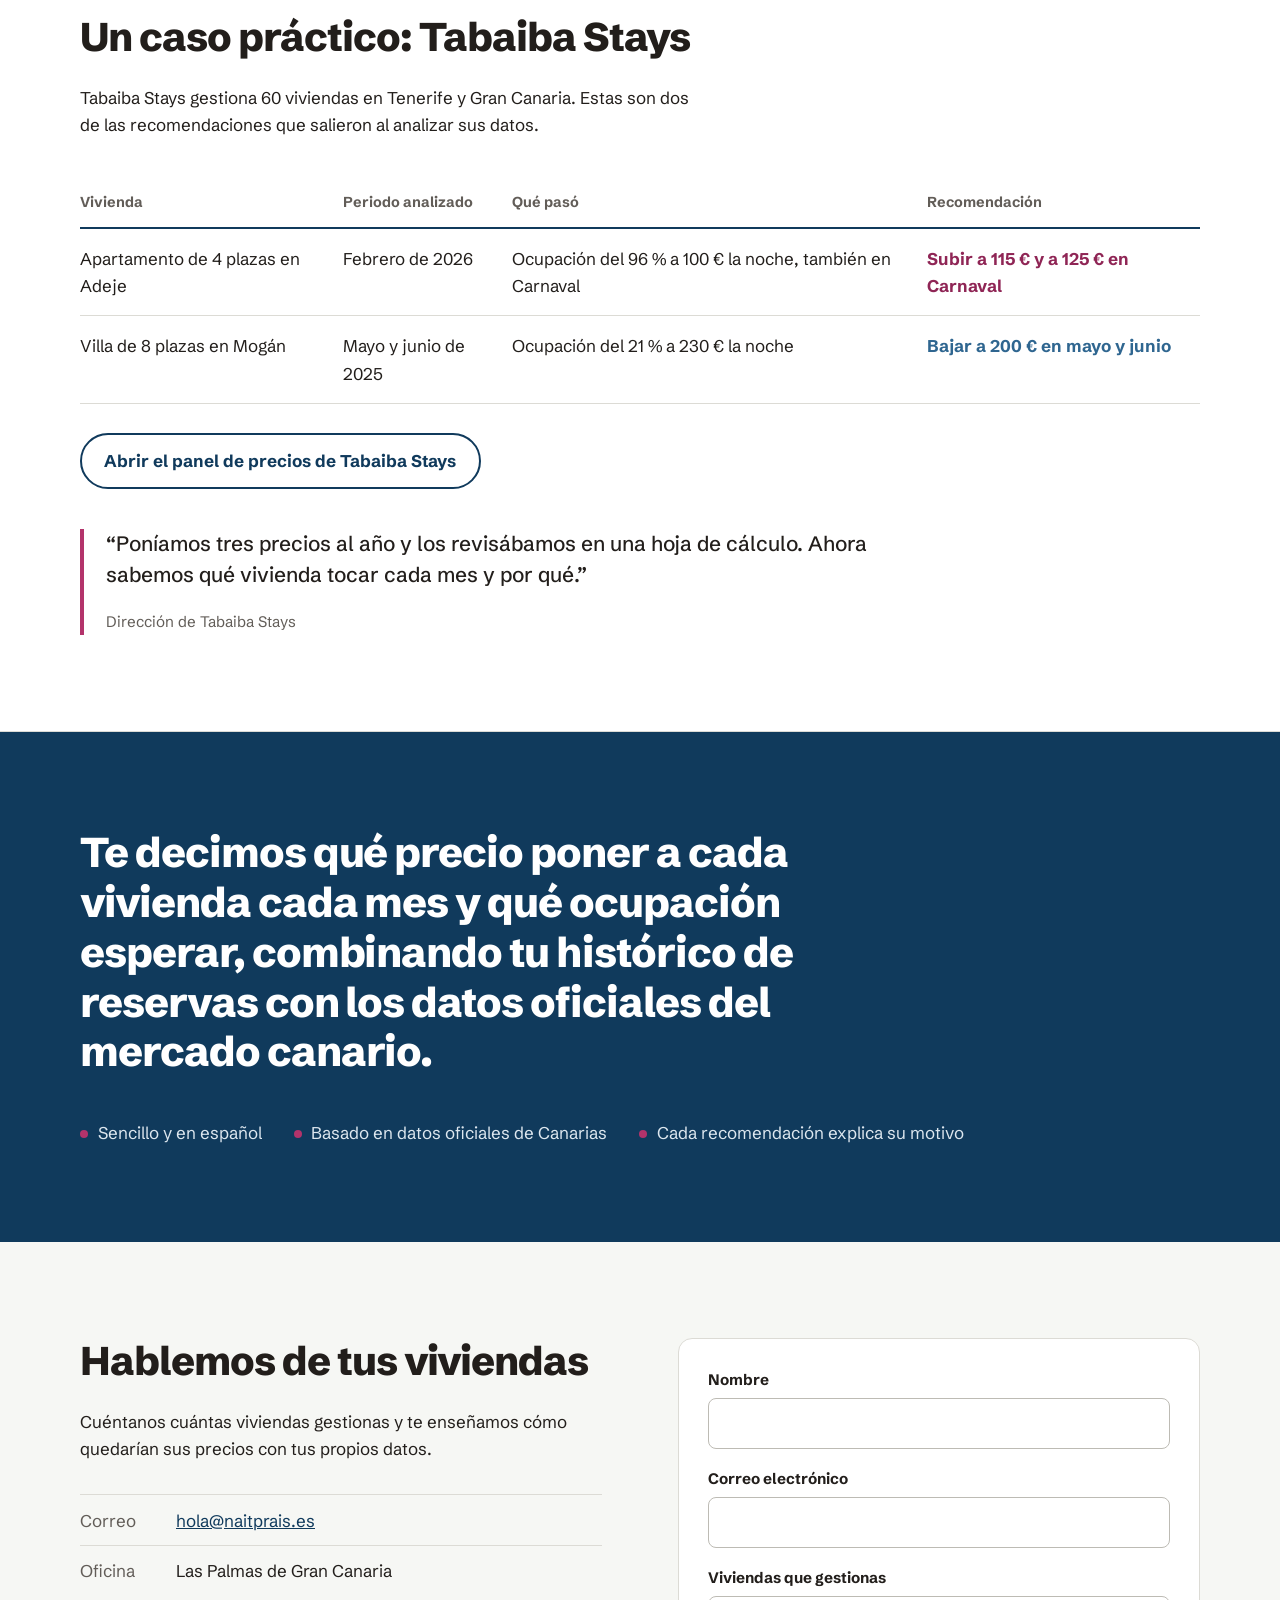
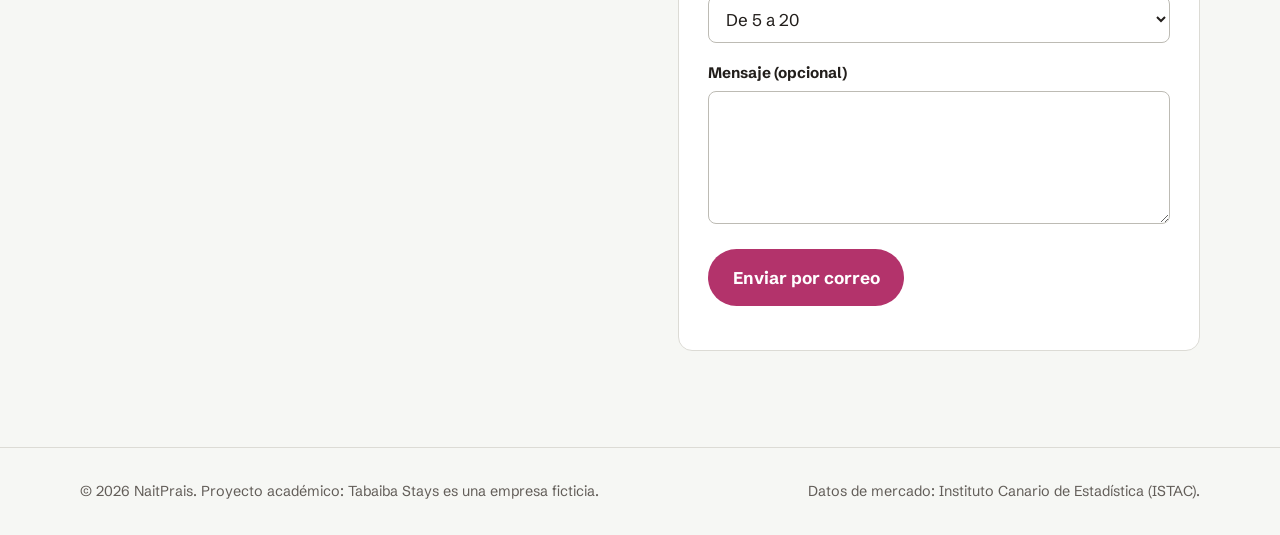
==== commit 8b12a55f: "proptotipo y presentacion" ====
--- a/web/index.html
+++ b/web/index.html
@@ -24,6 +24,7 @@
         <a href="#servicios">Servicios</a>
         <a href="#ejemplo">Ejemplo</a>
         <a href="#contacto">Contacto</a>
+        <a href="panel.html">Panel de clientes</a>
       </nav>
       <a class="boton boton--principal boton--pequeno" href="#contacto">Pedir una demo</a>
     </div>
@@ -229,17 +230,21 @@
                 <td>Apartamento de 4 plazas en Adeje</td>
                 <td>Febrero de 2026</td>
                 <td>Ocupación del 96&nbsp;% a 100&nbsp;€ la noche, también en Carnaval</td>
-                <td class="sube">Subir a 110&nbsp;€ y a 125&nbsp;€ en Carnaval</td>
+                <td class="sube">Subir a 115&nbsp;€ y a 125&nbsp;€ en Carnaval</td>
               </tr>
               <tr>
                 <td>Villa de 8 plazas en Mogán</td>
                 <td>Mayo y junio de 2025</td>
                 <td>Ocupación del 21&nbsp;% a 230&nbsp;€ la noche</td>
-                <td class="baja">Bajar a unos 195&nbsp;€ en temporada baja</td>
+                <td class="baja">Bajar a 200&nbsp;€ en mayo y junio</td>
               </tr>
             </tbody>
           </table>
         </div>
+
+        <p class="enlace-panel">
+          <a class="boton boton--secundario" href="panel.html">Abrir el panel de precios de Tabaiba Stays</a>
+        </p>
 
         <blockquote class="cita">
           <p>“Poníamos tres precios al año y los revisábamos en una hoja de cálculo. Ahora sabemos qué vivienda tocar cada mes y por qué.”</p>
--- a/web/styles.css
+++ b/web/styles.css
@@ -756,3 +756,522 @@
     transition: none !important;
   }
 }
+
+/* =============================================================
+   Panel de precios (panel.html)
+   ============================================================= */
+.menu a[aria-current="page"] {
+  color: var(--buganvilla);
+  font-weight: 700;
+}
+
+.cliente-activo {
+  font-size: 0.9rem;
+  color: var(--ceniza);
+  white-space: nowrap;
+}
+
+.cliente-activo strong {
+  color: var(--atlantico);
+}
+
+.panel {
+  padding: 2rem 0 4rem;
+}
+
+.panel__intro {
+  display: flex;
+  flex-wrap: wrap;
+  justify-content: space-between;
+  align-items: flex-end;
+  gap: 1.5rem;
+  margin-bottom: 1.5rem;
+}
+
+.panel__titulo {
+  margin: 0;
+  font-size: clamp(2rem, 4vw, 2.8rem);
+}
+
+.panel__sub {
+  margin: 0.3rem 0 0;
+  color: var(--ceniza);
+}
+
+.filtros {
+  display: flex;
+  flex-wrap: wrap;
+  gap: 0.8rem;
+}
+
+.filtros label {
+  display: flex;
+  flex-direction: column;
+  gap: 0.25rem;
+  font-size: 0.85rem;
+  font-weight: 700;
+  color: var(--ceniza);
+}
+
+.filtros select {
+  min-width: 11rem;
+  padding: 0.55rem 0.7rem;
+  border: 1px solid #bdbbb4;
+  border-radius: 8px;
+  background: var(--blanco);
+  color: var(--picon);
+  font: inherit;
+  font-size: 0.95rem;
+}
+
+.aviso-error {
+  padding: 1rem 1.2rem;
+  border-left: 4px solid var(--buganvilla);
+  background: var(--blanco);
+  max-width: none;
+}
+
+/* Cifras del mes */
+.cifras {
+  display: grid;
+  grid-template-columns: repeat(4, 1fr);
+  margin-bottom: 1.2rem;
+  background: var(--blanco);
+  border: 1px solid var(--linea);
+  border-radius: 14px;
+}
+
+.cifra {
+  padding: 1.1rem 1.3rem;
+  border-right: 1px solid var(--linea);
+}
+
+.cifra:last-child {
+  border-right: 0;
+}
+
+.cifra__etiqueta {
+  display: block;
+  font-size: 0.85rem;
+  color: var(--ceniza);
+}
+
+.cifra__valor {
+  display: block;
+  margin-top: 0.2rem;
+  font-size: 1.6rem;
+  font-weight: 800;
+  letter-spacing: -0.02em;
+  font-variant-numeric: tabular-nums;
+  color: var(--atlantico);
+}
+
+.cifra__valor--texto {
+  font-size: 1.05rem;
+  font-weight: 700;
+  line-height: 1.35;
+}
+
+.cifra--destacada .cifra__valor {
+  color: var(--buganvilla-oscura);
+}
+
+.cifra__extra {
+  display: inline-block;
+  font-size: 1rem;
+  font-weight: 700;
+}
+
+.tabla-contenedor--alta {
+  max-height: 560px;
+  overflow: auto;
+  border-top: 1px solid var(--linea);
+}
+
+.tabla-contenedor--alta thead th {
+  position: sticky;
+  top: 0;
+  background: var(--blanco);
+  z-index: 1;
+}
+
+.aviso-evento {
+  margin-bottom: 1.2rem;
+  padding: 0.9rem 1.2rem;
+  border-radius: 10px;
+  background: #f7e6ee;
+  border: 1px solid #e7bfd1;
+  line-height: 1.5;
+}
+
+/* Bloques */
+.panel__columnas {
+  display: grid;
+  grid-template-columns: 1fr 1fr;
+  gap: 1.2rem;
+  margin-bottom: 1.2rem;
+}
+
+.bloque {
+  padding: 1.4rem;
+  margin-bottom: 1.2rem;
+  background: var(--blanco);
+  border: 1px solid var(--linea);
+  border-radius: 14px;
+}
+
+.panel__columnas .bloque {
+  margin-bottom: 0;
+}
+
+.bloque__cabecera {
+  display: flex;
+  flex-wrap: wrap;
+  justify-content: space-between;
+  align-items: flex-start;
+  gap: 1rem;
+}
+
+.bloque__titulo {
+  margin: 0 0 0.3rem;
+  font-size: 1.25rem;
+}
+
+.bloque__nota {
+  margin: 0 0 0.8rem;
+  font-size: 0.9rem;
+  color: var(--ceniza);
+}
+
+.casilla {
+  display: inline-flex;
+  align-items: center;
+  gap: 0.4rem;
+  font-size: 0.95rem;
+}
+
+/* Prioridades (sí es un ranking) */
+.prioridades {
+  margin: 0;
+  padding: 0;
+  list-style: none;
+  counter-reset: prioridad;
+}
+
+.prioridades li {
+  counter-increment: prioridad;
+}
+
+.prioridad {
+  display: grid;
+  grid-template-columns: 2rem 1fr auto;
+  grid-template-areas:
+    "num nombre ganancia"
+    "num accion accion"
+    "num motivo motivo";
+  gap: 0.1rem 0.8rem;
+  width: 100%;
+  padding: 0.8rem 0;
+  border: 0;
+  border-top: 1px solid var(--linea);
+  background: none;
+  font: inherit;
+  text-align: left;
+  color: inherit;
+  cursor: pointer;
+}
+
+.prioridad::before {
+  content: counter(prioridad);
+  grid-area: num;
+  display: grid;
+  place-items: center;
+  width: 1.8rem;
+  height: 1.8rem;
+  border-radius: 50%;
+  background: var(--atlantico);
+  color: var(--blanco);
+  font-weight: 800;
+  font-size: 0.9rem;
+}
+
+.prioridad:hover .prioridad__nombre {
+  color: var(--buganvilla);
+}
+
+.prioridad__nombre {
+  grid-area: nombre;
+  font-weight: 700;
+}
+
+.prioridad__accion {
+  grid-area: accion;
+  font-weight: 700;
+}
+
+.prioridad__accion--subir {
+  color: var(--buganvilla-oscura);
+}
+
+.prioridad__accion--bajar {
+  color: var(--atlantico-medio);
+}
+
+.prioridad__motivo {
+  grid-area: motivo;
+  font-size: 0.88rem;
+  color: var(--ceniza);
+}
+
+.prioridad__ganancia {
+  grid-area: ganancia;
+  font-weight: 700;
+  font-variant-numeric: tabular-nums;
+  white-space: nowrap;
+  color: var(--atlantico);
+}
+
+.prioridades__vacia {
+  padding: 0.8rem 0;
+  color: var(--ceniza);
+}
+
+/* Gráficos */
+.grafico svg {
+  width: 100%;
+  height: auto;
+  display: block;
+}
+
+.grafico__linea {
+  stroke: var(--linea);
+  stroke-width: 1;
+}
+
+.grafico__eje {
+  font-size: 11px;
+  fill: var(--ceniza);
+  font-family: var(--fuente);
+}
+
+.grafico__resaltado {
+  fill: #f7e6ee;
+}
+
+.grafico__zona {
+  cursor: pointer;
+}
+
+.grafico__leyenda {
+  display: flex;
+  flex-wrap: wrap;
+  gap: 1rem;
+  margin-top: 0.3rem;
+  font-size: 0.85rem;
+  color: var(--ceniza);
+}
+
+.grafico__leyenda i {
+  display: inline-block;
+  width: 12px;
+  height: 12px;
+  margin-right: 0.35rem;
+  border-radius: 3px;
+  vertical-align: -1px;
+}
+
+.total-anual {
+  margin: 0.8rem 0 0;
+  max-width: none;
+  font-size: 0.95rem;
+}
+
+/* Tabla del panel */
+.tabla--panel {
+  min-width: 820px;
+  font-size: 0.93rem;
+}
+
+.tabla--panel tbody tr {
+  cursor: pointer;
+}
+
+.tabla--panel tbody tr:hover,
+.fila-activa {
+  background: #eef3f7;
+}
+
+.tabla .num {
+  text-align: right;
+  font-variant-numeric: tabular-nums;
+  white-space: nowrap;
+}
+
+.tabla--panel td {
+  padding: 0.65rem 0.8rem 0.65rem 0;
+  vertical-align: middle;
+}
+
+.tabla--compacta {
+  min-width: 0;
+  max-width: 560px;
+  font-size: 0.93rem;
+}
+
+.tabla--compacta td {
+  padding: 0.5rem 1rem 0.5rem 0;
+}
+
+.etiqueta-evento {
+  display: block;
+  font-size: 0.78rem;
+  font-weight: 500;
+  color: var(--buganvilla-oscura);
+}
+
+.accion {
+  display: inline-block;
+  white-space: nowrap;
+  padding: 0.15rem 0.6rem;
+  border-radius: 999px;
+  font-size: 0.82rem;
+  font-weight: 700;
+}
+
+.accion--subir {
+  background: #f7e6ee;
+  color: var(--buganvilla-oscura);
+}
+
+.accion--bajar {
+  background: var(--bruma);
+  color: var(--atlantico);
+}
+
+.accion--mantener {
+  background: var(--cal);
+  color: var(--ceniza);
+}
+
+/* Detalle y simulador */
+.detalle {
+  border: 2px solid var(--atlantico);
+}
+
+.detalle:focus {
+  outline: none;
+}
+
+.simulador {
+  padding: 1.2rem;
+  border-radius: 12px;
+  background: var(--cal);
+}
+
+.simulador__control {
+  display: flex;
+  flex-direction: column;
+  gap: 0.5rem;
+  margin-bottom: 1rem;
+}
+
+.simulador__control strong {
+  font-size: 1.4rem;
+  color: var(--atlantico);
+}
+
+.simulador__control input[type="range"] {
+  width: 100%;
+  accent-color: var(--buganvilla);
+}
+
+.simulador__resultados {
+  display: grid;
+  grid-template-columns: 1fr 1fr;
+  gap: 0.8rem;
+  margin: 0 0 1rem;
+}
+
+.simulador__resultados dt {
+  font-size: 0.85rem;
+  color: var(--ceniza);
+}
+
+.simulador__resultados dd {
+  margin: 0;
+  font-size: 1.25rem;
+  font-weight: 800;
+  font-variant-numeric: tabular-nums;
+}
+
+.simulador__botones {
+  display: flex;
+  flex-wrap: wrap;
+  gap: 0.6rem;
+  margin-bottom: 0.8rem;
+}
+
+/* Explicación */
+.explicacion summary {
+  font-weight: 700;
+  cursor: pointer;
+  color: var(--atlantico);
+}
+
+.explicacion__texto {
+  margin-top: 1rem;
+}
+
+@media (max-width: 960px) {
+  .cifras {
+    grid-template-columns: 1fr 1fr;
+  }
+
+  .cifra:nth-child(2) {
+    border-right: 0;
+  }
+
+  .cifra:nth-child(-n + 2) {
+    border-bottom: 1px solid var(--linea);
+  }
+
+  .panel__columnas {
+    grid-template-columns: 1fr;
+  }
+}
+
+@media (max-width: 860px) {
+  .pagina-panel .menu {
+    display: flex;
+    margin-left: 0;
+  }
+
+  .cliente-activo {
+    display: none;
+  }
+}
+
+@media (max-width: 520px) {
+  .cifras {
+    grid-template-columns: 1fr;
+  }
+
+  .cifra {
+    border-right: 0;
+    border-bottom: 1px solid var(--linea);
+  }
+
+  .filtros select {
+    min-width: 0;
+    width: 100%;
+  }
+
+  .filtros,
+  .filtros label {
+    width: 100%;
+  }
+}
+
+.enlace-panel {
+  margin: 1.8rem 0 0;
+}
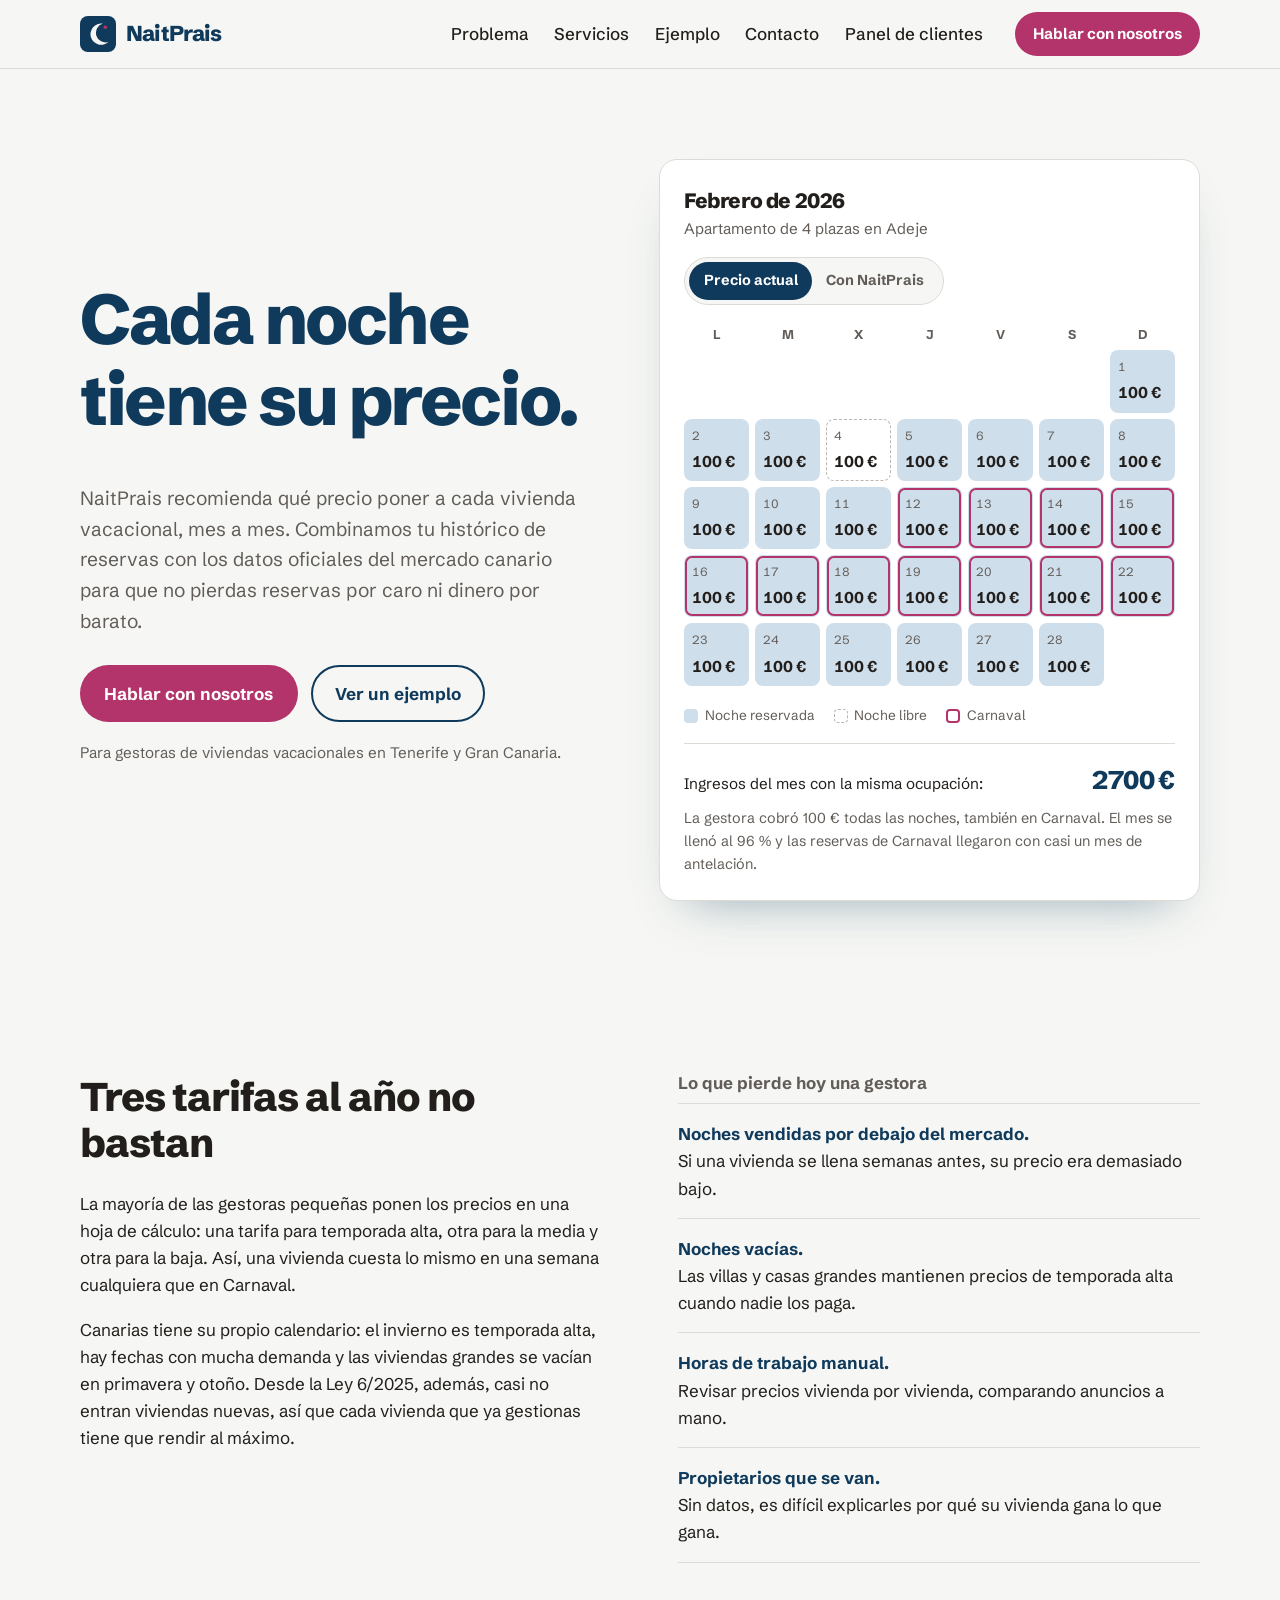
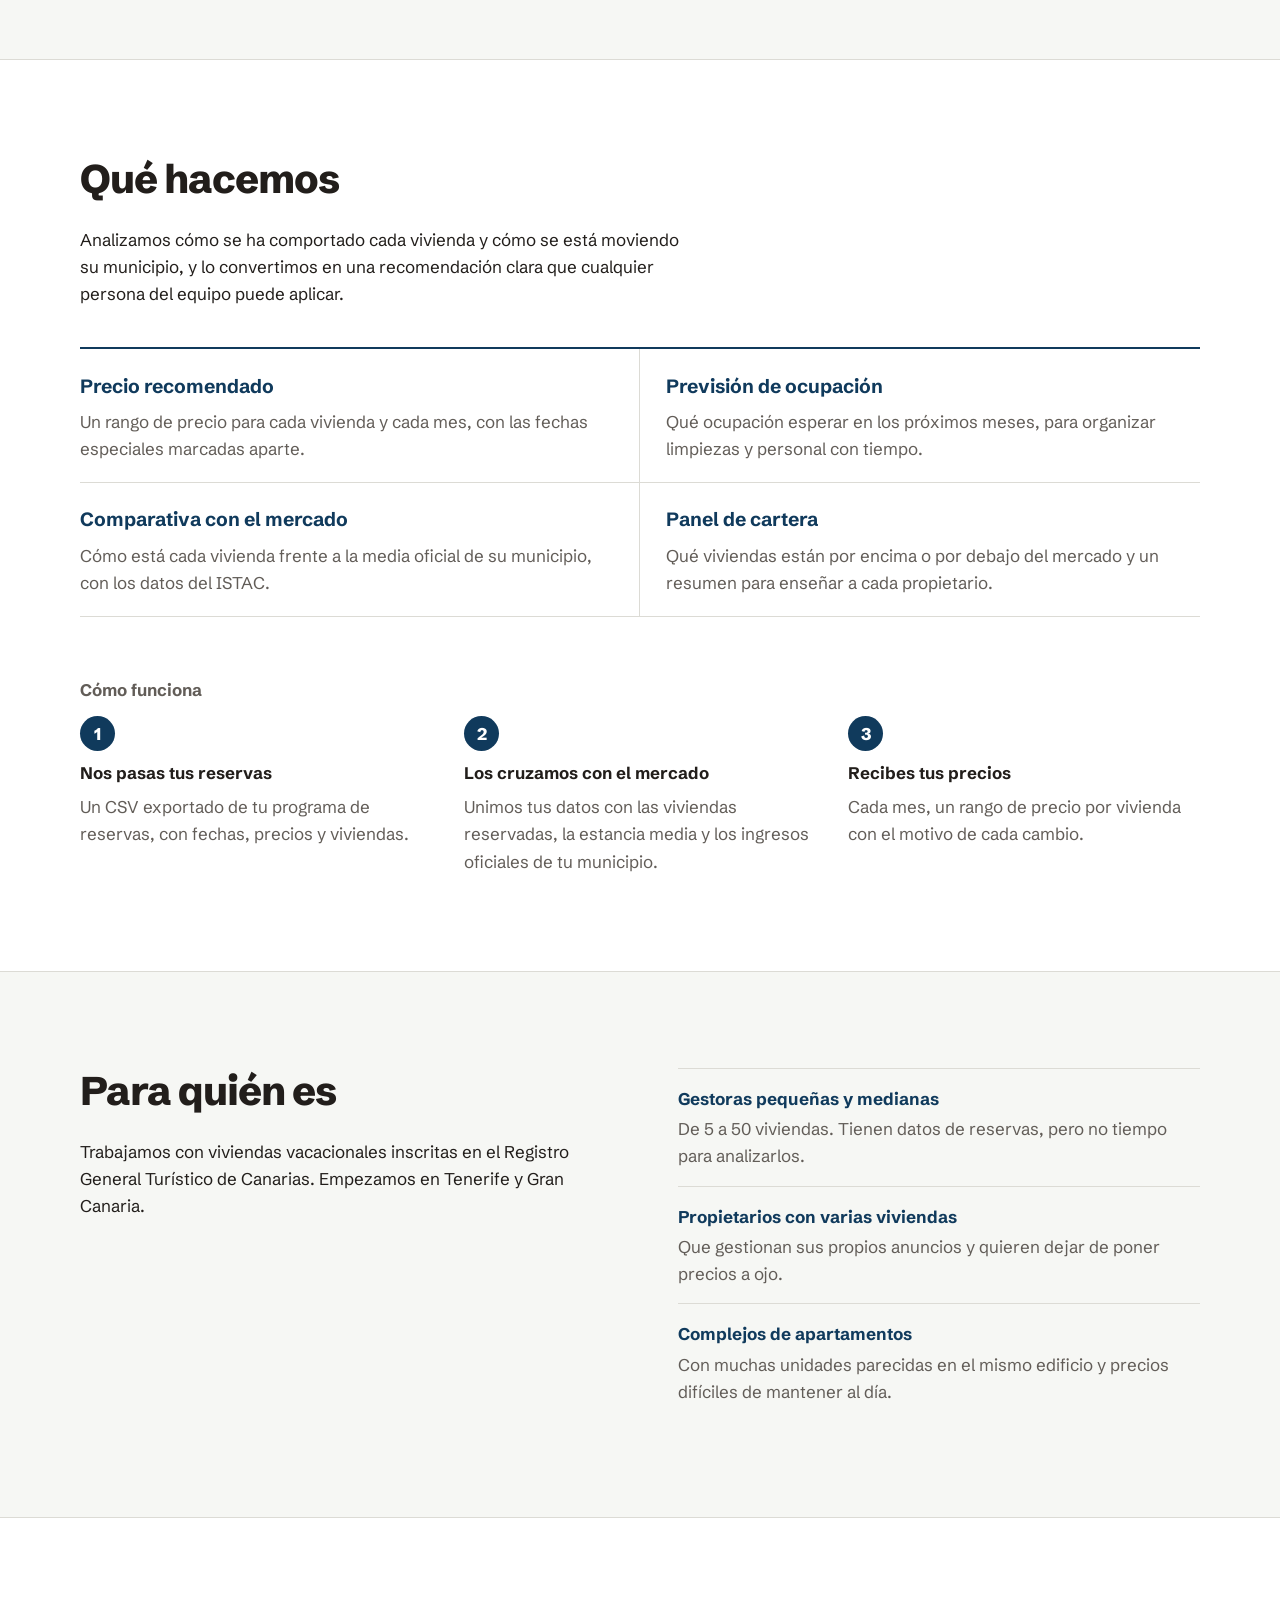
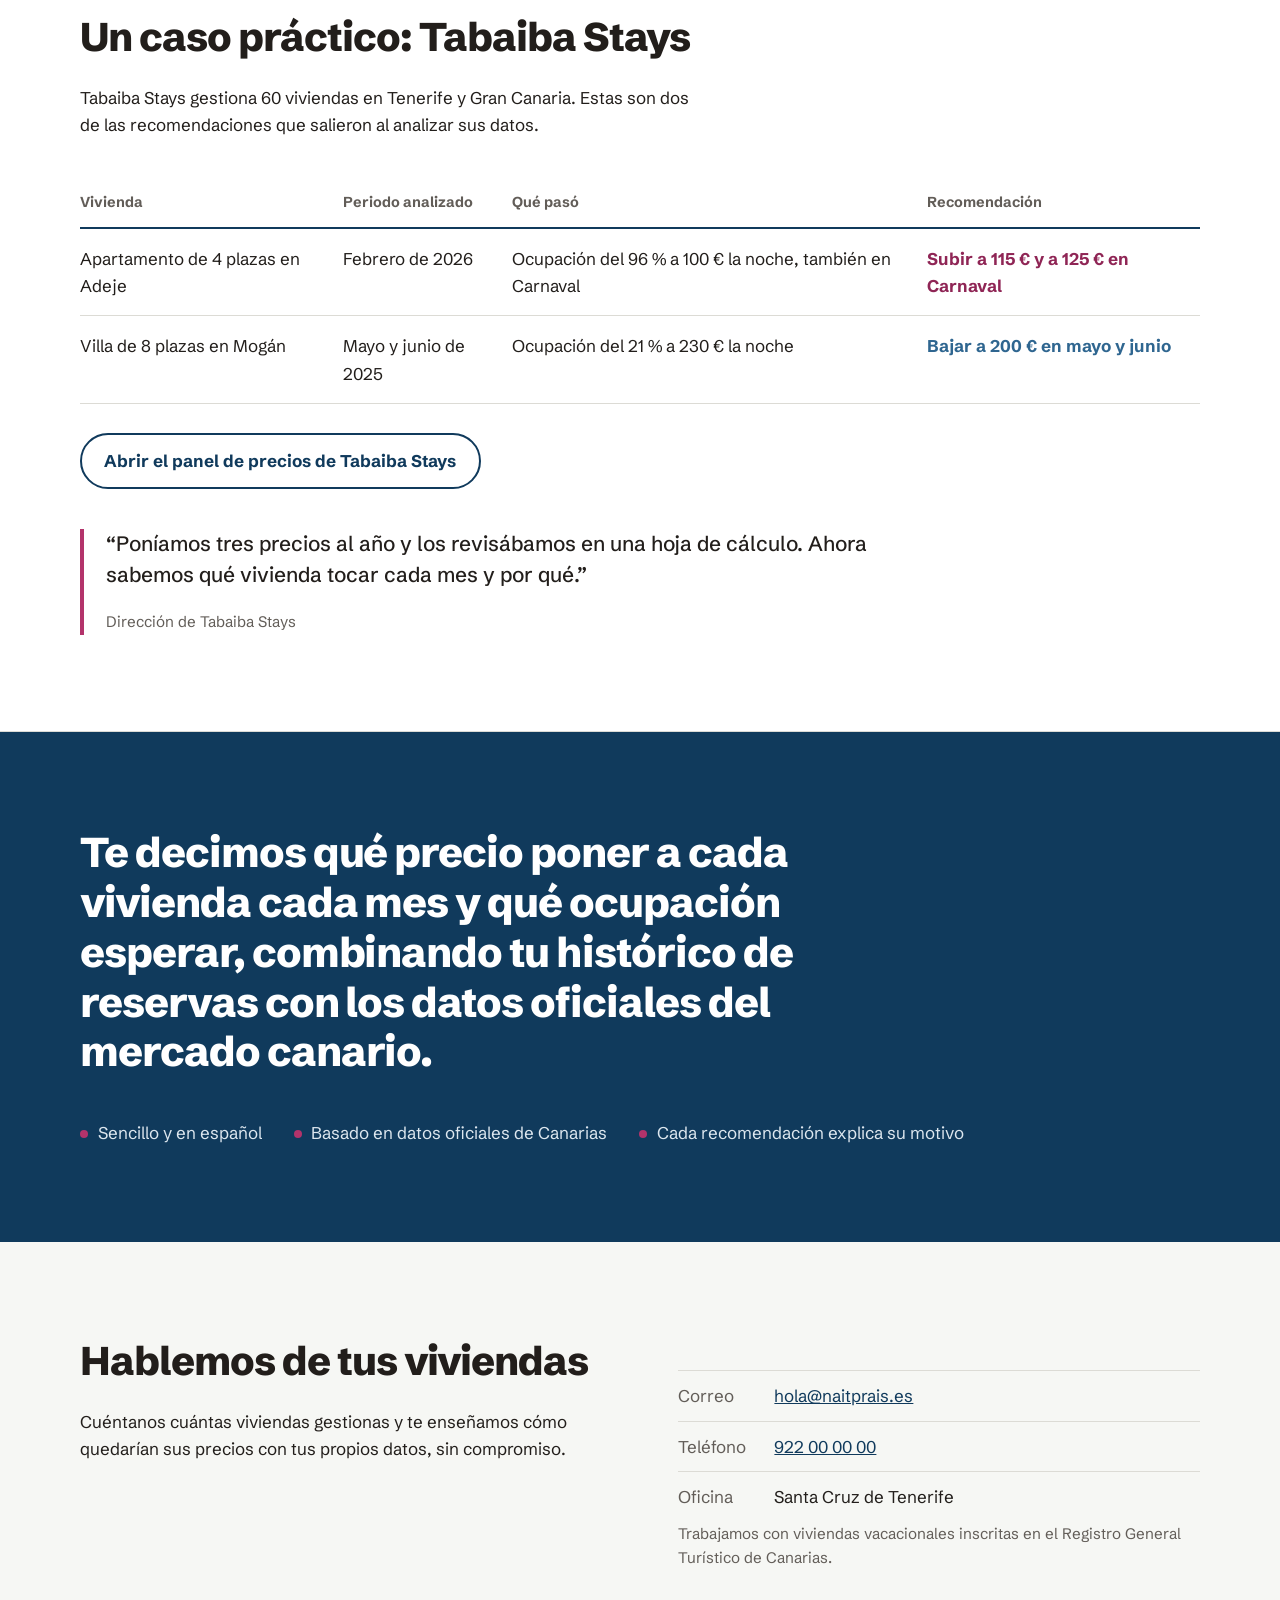
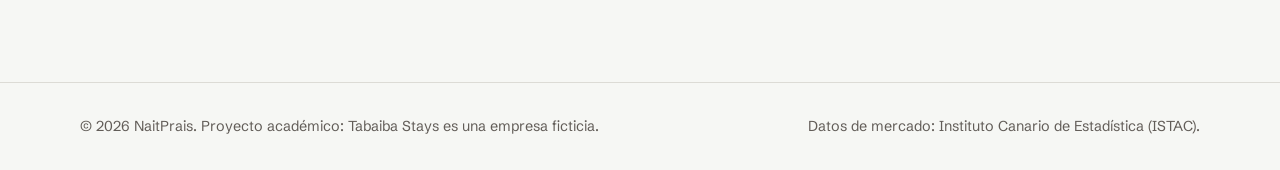
==== commit b7a5242d: "update" ====
--- a/web/index.html
+++ b/web/index.html
@@ -26,7 +26,7 @@
         <a href="#contacto">Contacto</a>
         <a href="panel.html">Panel de clientes</a>
       </nav>
-      <a class="boton boton--principal boton--pequeno" href="#contacto">Pedir una demo</a>
+      <a class="boton boton--principal boton--pequeno" href="#contacto">Hablar con nosotros</a>
     </div>
   </header>
 
@@ -43,7 +43,7 @@
             para que no pierdas reservas por caro ni dinero por barato.
           </p>
           <div class="acciones">
-            <a class="boton boton--principal" href="#contacto">Pedir una demo</a>
+            <a class="boton boton--principal" href="#contacto">Hablar con nosotros</a>
             <a class="boton boton--secundario" href="#ejemplo">Ver un ejemplo</a>
           </div>
           <p class="nota">Para gestoras de viviendas vacacionales en Tenerife y Gran Canaria.</p>
@@ -275,39 +275,17 @@
           <h2>Hablemos de tus viviendas</h2>
           <p>
             Cuéntanos cuántas viviendas gestionas y te enseñamos cómo quedarían sus precios
-            con tus propios datos.
-          </p>
+            con tus propios datos, sin compromiso.
+          </p>
+        </div>
+        <div>
           <ul class="datos-contacto">
             <li><span>Correo</span><a href="mailto:hola@naitprais.es">hola@naitprais.es</a></li>
-            <li><span>Oficina</span>Las Palmas de Gran Canaria</li>
+            <li><span>Teléfono</span><a href="tel:+34922000000">922 00 00 00</a></li>
+            <li><span>Oficina</span>Santa Cruz de Tenerife</li>
           </ul>
-        </div>
-
-        <form class="formulario" id="formulario" novalidate>
-          <div class="campo">
-            <label for="nombre">Nombre</label>
-            <input id="nombre" name="nombre" type="text" autocomplete="name" required>
-          </div>
-          <div class="campo">
-            <label for="email">Correo electrónico</label>
-            <input id="email" name="email" type="email" autocomplete="email" required>
-          </div>
-          <div class="campo">
-            <label for="viviendas">Viviendas que gestionas</label>
-            <select id="viviendas" name="viviendas">
-              <option>De 1 a 4</option>
-              <option selected>De 5 a 20</option>
-              <option>De 21 a 50</option>
-              <option>Más de 50</option>
-            </select>
-          </div>
-          <div class="campo">
-            <label for="mensaje">Mensaje (opcional)</label>
-            <textarea id="mensaje" name="mensaje" rows="4"></textarea>
-          </div>
-          <button class="boton boton--principal" type="submit">Enviar por correo</button>
-          <p class="formulario__estado" id="formulario-estado" role="status"></p>
-        </form>
+          <p class="nota">Trabajamos con viviendas vacacionales inscritas en el Registro General Turístico de Canarias.</p>
+        </div>
       </div>
     </section>
   </main>
--- a/web/styles.css
+++ b/web/styles.css
@@ -630,49 +630,6 @@
 
 .datos-contacto span {
   color: var(--ceniza);
-}
-
-.formulario {
-  padding: 1.8rem;
-  background: var(--blanco);
-  border: 1px solid var(--linea);
-  border-radius: 14px;
-}
-
-.campo {
-  margin-bottom: 1.1rem;
-}
-
-.campo label {
-  display: block;
-  margin-bottom: 0.35rem;
-  font-weight: 700;
-  font-size: 0.95rem;
-}
-
-.campo input,
-.campo select,
-.campo textarea {
-  width: 100%;
-  padding: 0.7rem 0.8rem;
-  border: 1px solid #bdbbb4;
-  border-radius: 8px;
-  background: var(--blanco);
-  color: var(--picon);
-  font: inherit;
-}
-
-.campo input[aria-invalid="true"] {
-  border-color: var(--buganvilla);
-}
-
-.formulario__estado {
-  margin: 1rem 0 0;
-  font-size: 0.95rem;
-}
-
-.formulario__estado--error {
-  color: var(--buganvilla-oscura);
 }
 
 /* Pie */
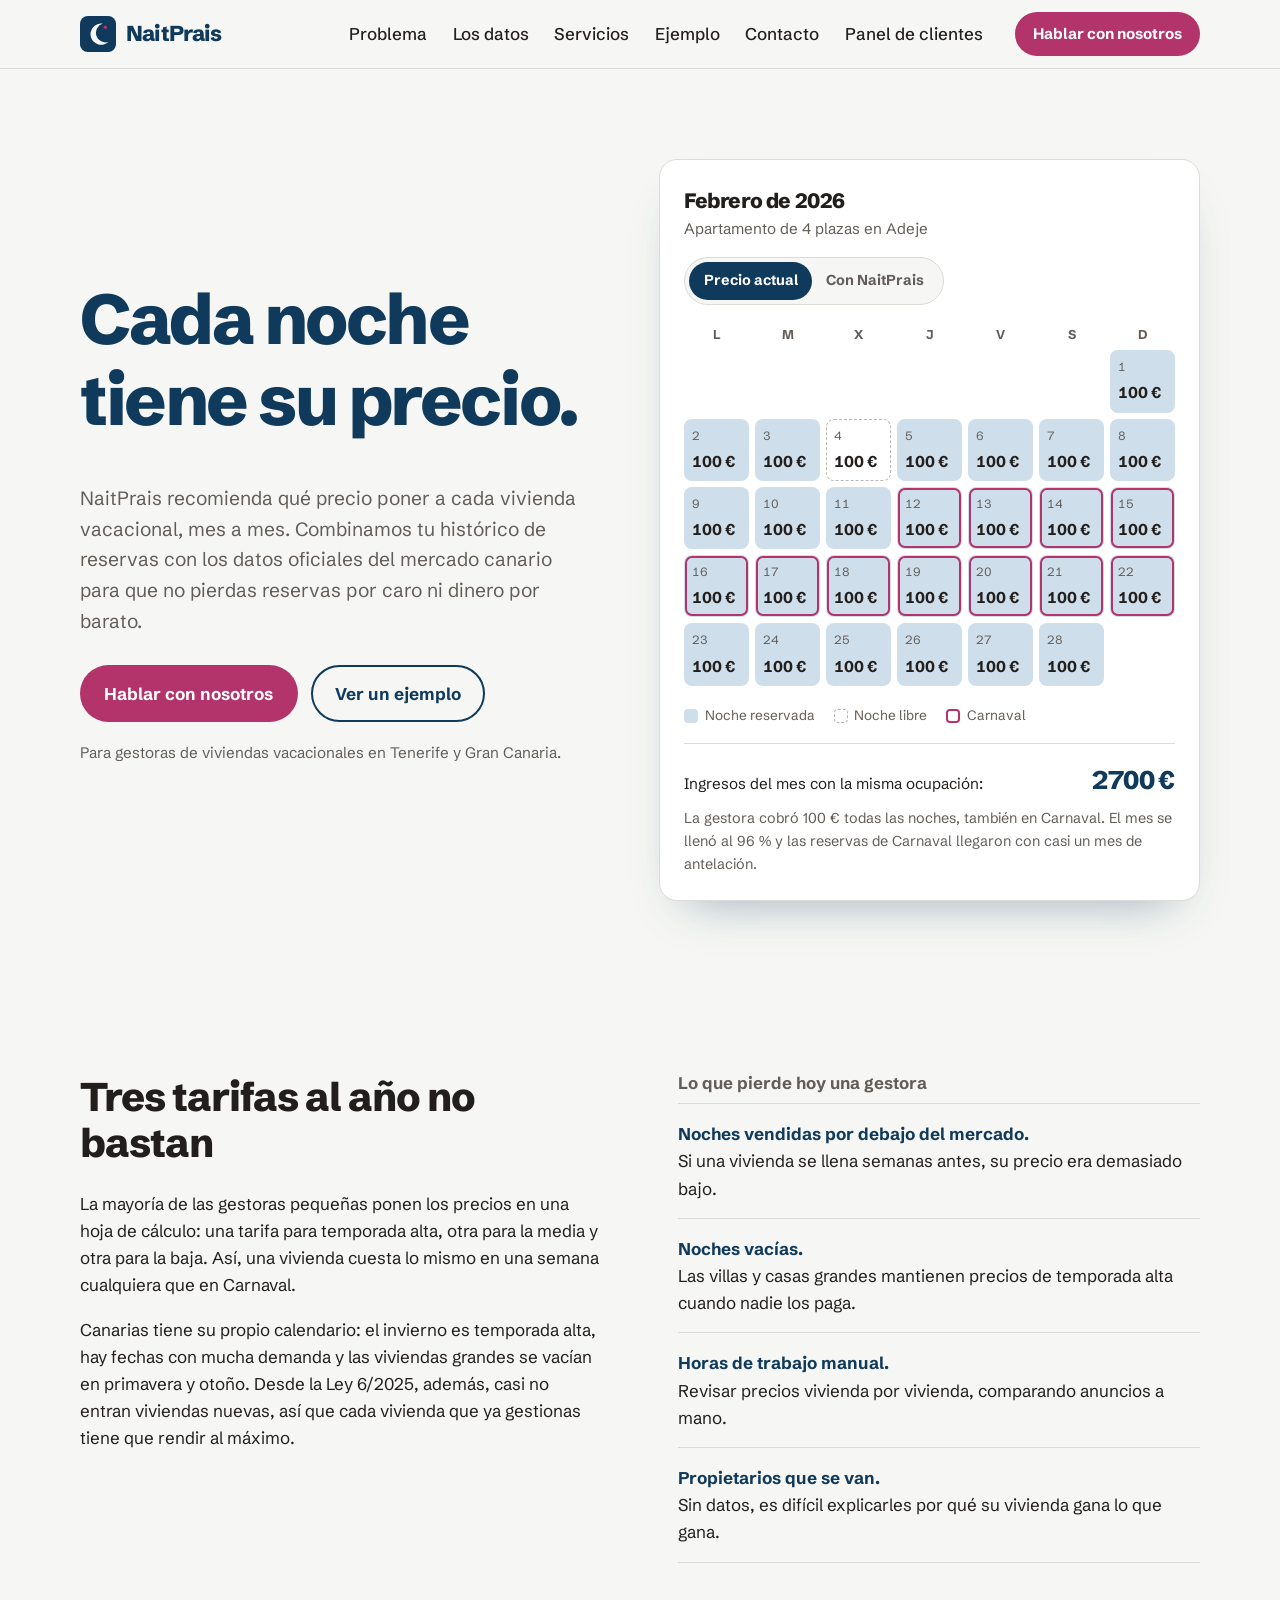
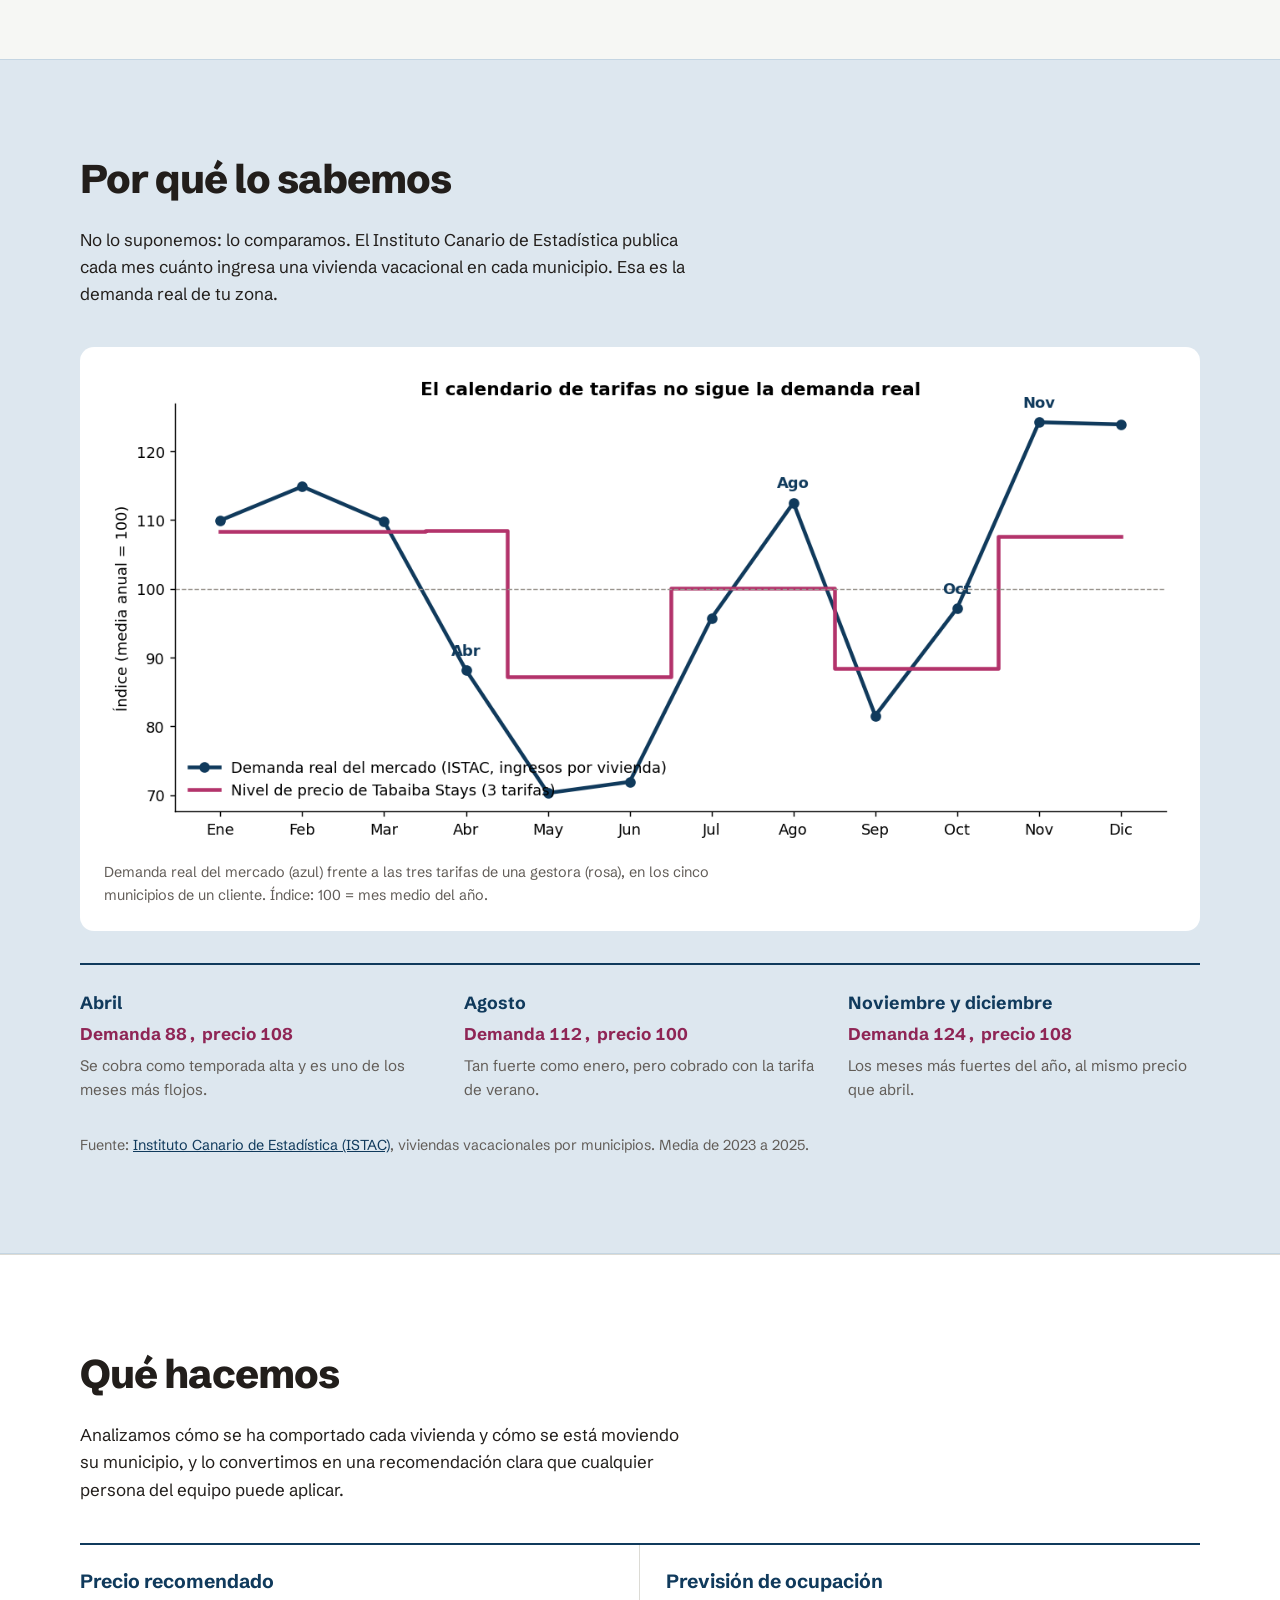
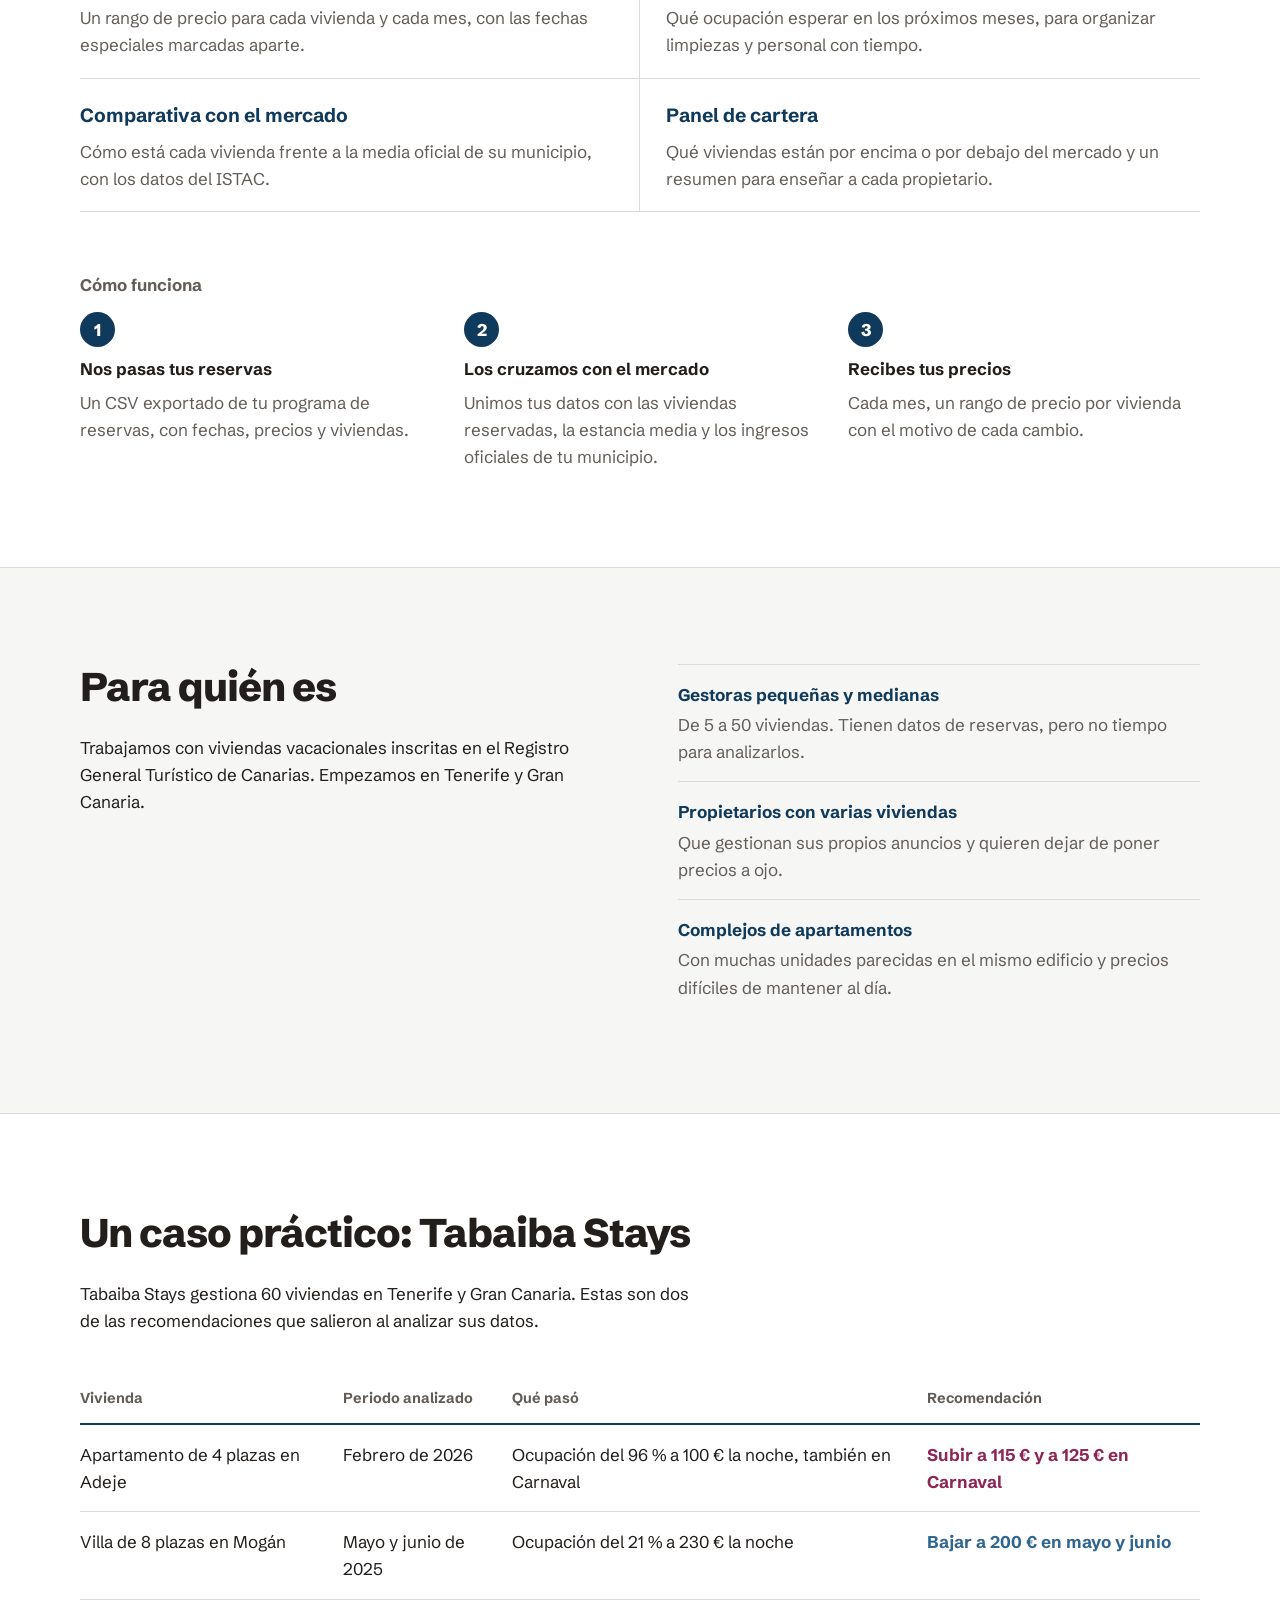
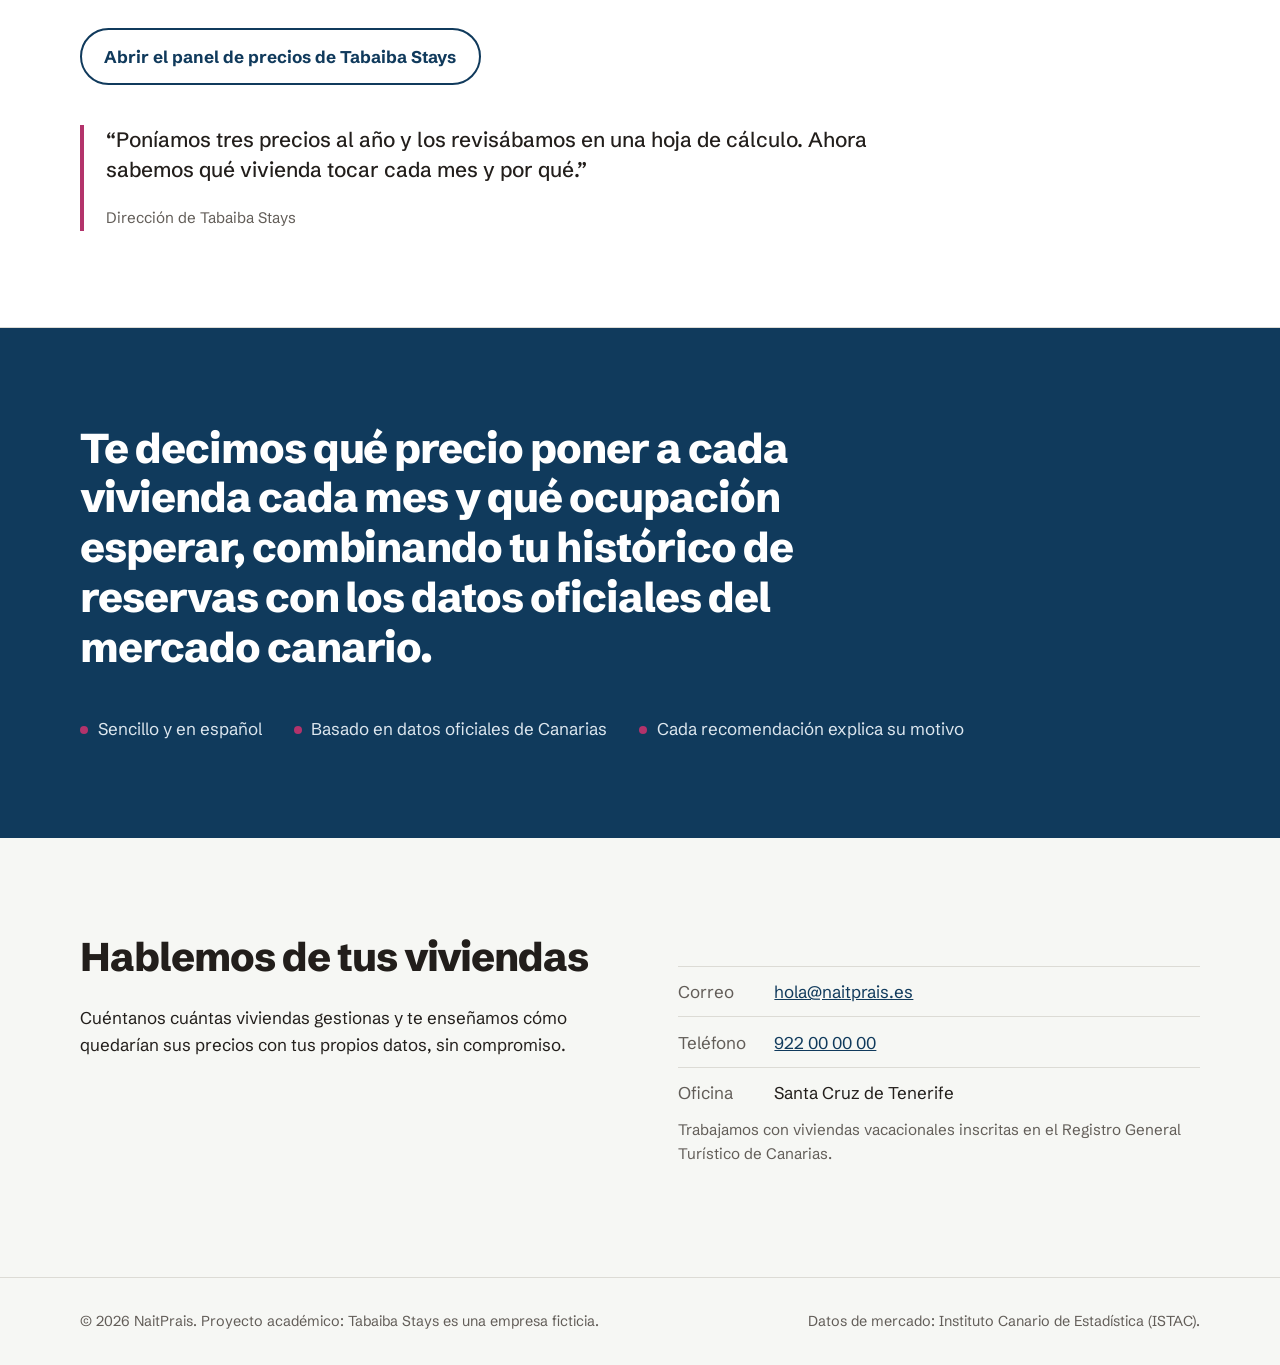
==== commit 22e44310: "update" ====
--- a/web/index.html
+++ b/web/index.html
@@ -21,6 +21,7 @@
       </a>
       <nav class="menu" aria-label="Principal">
         <a href="#problema">Problema</a>
+        <a href="#datos">Los datos</a>
         <a href="#servicios">Servicios</a>
         <a href="#ejemplo">Ejemplo</a>
         <a href="#contacto">Contacto</a>
@@ -123,6 +124,52 @@
             </li>
           </ul>
         </div>
+      </div>
+    </section>
+
+    <!-- Por qué lo sabemos -->
+    <section class="seccion seccion--datos" id="datos">
+      <div class="contenedor">
+        <div class="encabezado">
+          <h2>Por qué lo sabemos</h2>
+          <p>
+            No lo suponemos: lo comparamos. El Instituto Canario de Estadística publica cada mes
+            cuánto ingresa una vivienda vacacional en cada municipio. Esa es la demanda real de tu zona.
+          </p>
+        </div>
+
+        <figure class="evidencia">
+          <img src="assets/demanda-mercado.png"
+               alt="Gráfico que compara la demanda real del mercado según el ISTAC con el nivel de precio de una gestora que usa tres tarifas al año: en abril el precio va muy por encima de la demanda, y en noviembre y diciembre muy por debajo."
+               width="1284" height="571">
+          <figcaption>
+            Demanda real del mercado (azul) frente a las tres tarifas de una gestora (rosa),
+            en los cinco municipios de un cliente. Índice: 100 = mes medio del año.
+          </figcaption>
+        </figure>
+
+        <div class="desfases">
+          <div class="desfase">
+            <p class="desfase__mes">Abril</p>
+            <p class="desfase__dato">Demanda 88, precio 108</p>
+            <p class="desfase__texto">Se cobra como temporada alta y es uno de los meses más flojos.</p>
+          </div>
+          <div class="desfase">
+            <p class="desfase__mes">Agosto</p>
+            <p class="desfase__dato">Demanda 112, precio 100</p>
+            <p class="desfase__texto">Tan fuerte como enero, pero cobrado con la tarifa de verano.</p>
+          </div>
+          <div class="desfase">
+            <p class="desfase__mes">Noviembre y diciembre</p>
+            <p class="desfase__dato">Demanda 124, precio 108</p>
+            <p class="desfase__texto">Los meses más fuertes del año, al mismo precio que abril.</p>
+          </div>
+        </div>
+
+        <p class="fuente">
+          Fuente: <a href="https://datos.canarias.es/catalogos/estadisticas/dataset/urn-siemac-org-siemac-metamac-infomodel-statisticalresources-dataset-istac-c00065a_000061" rel="noopener">Instituto Canario de Estadística (ISTAC)</a>,
+          viviendas vacacionales por municipios. Media de 2023 a 2025.
+        </p>
       </div>
     </section>
 
--- a/web/styles.css
+++ b/web/styles.css
@@ -115,7 +115,6 @@
   font: inherit;
   font-weight: 700;
   text-decoration: none;
-  white-space: nowrap;
   cursor: pointer;
   transition: background-color 0.15s ease, color 0.15s ease;
 }
@@ -142,6 +141,7 @@
 .boton--pequeno {
   padding: 0.5rem 1rem;
   font-size: 0.95rem;
+  white-space: nowrap;
 }
 
 /* ---------- Cabecera ---------- */
@@ -399,6 +399,11 @@
 /* ---------- Secciones ---------- */
 .seccion {
   padding: clamp(3.5rem, 8vw, 6rem) 0;
+}
+
+/* Deja hueco para la cabecera fija al llegar desde el menú */
+section[id] {
+  scroll-margin-top: 88px;
 }
 
 .seccion--clara {
@@ -683,23 +688,51 @@
   }
 }
 
+@media (max-width: 520px) {
+  /* En pantallas estrechas el botón de la cabecera no cabe junto a la marca */
+  .cabecera .boton--pequeno {
+    padding: 0.45rem 0.8rem;
+    font-size: 0.85rem;
+  }
+
+  .marca {
+    font-size: 1.15rem;
+  }
+
+  .cabecera__fila {
+    gap: 0.75rem;
+  }
+}
+
 @media (max-width: 480px) {
   .calendario {
     padding: 1rem;
   }
 
+  /* Sin esto, el calendario no deja encoger la columna en pantallas muy estrechas */
+  .portada__rejilla > *,
+  .calendario__semana,
+  .calendario__dias,
+  .dia {
+    min-width: 0;
+  }
+
   .calendario__semana,
   .calendario__dias {
-    gap: 4px;
+    gap: 3px;
   }
 
   .dia {
-    min-height: 46px;
-    padding: 4px 3px;
+    min-height: 44px;
+    padding: 4px 2px;
+  }
+
+  .dia__numero {
+    font-size: 0.68rem;
   }
 
   .dia__precio {
-    font-size: 0.72rem;
+    font-size: 0.68rem;
     white-space: nowrap;
   }
 }
@@ -1232,3 +1265,84 @@
 .enlace-panel {
   margin: 1.8rem 0 0;
 }
+
+/* ---------- Por qué lo sabemos (datos del ISTAC) ---------- */
+.seccion--datos {
+  background: var(--bruma);
+  border-block: 1px solid #c4d5e2;
+}
+
+.evidencia {
+  margin: 0 0 2rem;
+  padding: 1.5rem;
+  background: var(--blanco);
+  border-radius: 14px;
+}
+
+.evidencia img {
+  width: 100%;
+  height: auto;
+}
+
+.evidencia figcaption {
+  margin-top: 0.8rem;
+  font-size: 0.9rem;
+  color: var(--ceniza);
+  max-width: 68ch;
+}
+
+.desfases {
+  display: grid;
+  grid-template-columns: repeat(3, 1fr);
+  gap: 2rem;
+  padding-top: 1.5rem;
+  border-top: 2px solid var(--atlantico);
+}
+
+.desfase__mes {
+  margin: 0 0 0.2rem;
+  font-size: 1.1rem;
+  font-weight: 700;
+  color: var(--atlantico);
+}
+
+.desfase__dato {
+  margin: 0 0 0.4rem;
+  font-weight: 700;
+  color: var(--buganvilla-oscura);
+  font-variant-numeric: tabular-nums;
+}
+
+.desfase__texto {
+  margin: 0;
+  font-size: 0.95rem;
+  color: var(--ceniza);
+}
+
+.fuente {
+  margin: 2rem 0 0;
+  font-size: 0.9rem;
+  color: var(--ceniza);
+  max-width: none;
+}
+
+@media (max-width: 860px) {
+  .desfases {
+    grid-template-columns: 1fr;
+    gap: 1.5rem;
+  }
+
+  .evidencia {
+    padding: 1rem;
+    overflow-x: auto;           /* en móvil el gráfico se desplaza en horizontal */
+  }
+
+  .evidencia img {
+    min-width: 620px;           /* por debajo de este ancho no se leen las etiquetas */
+  }
+
+  .evidencia figcaption {
+    position: sticky;
+    left: 0;
+  }
+}
